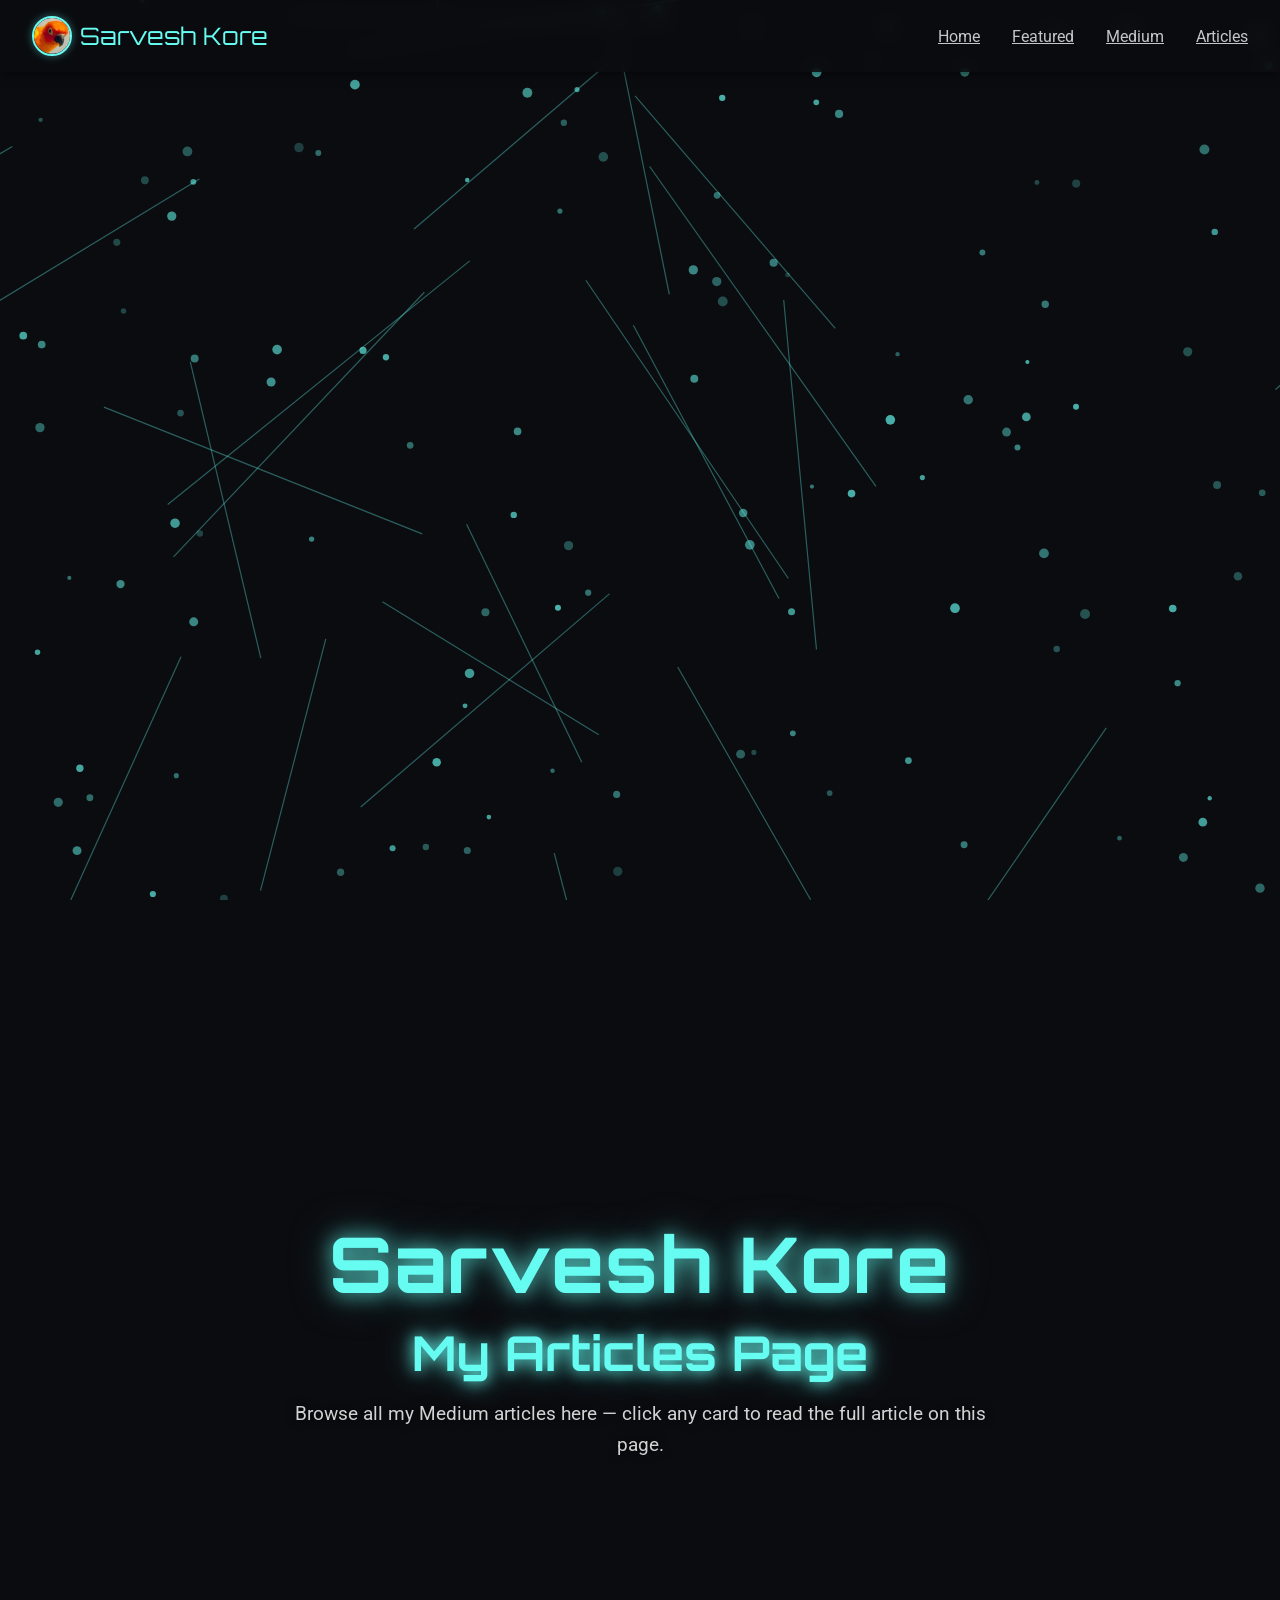
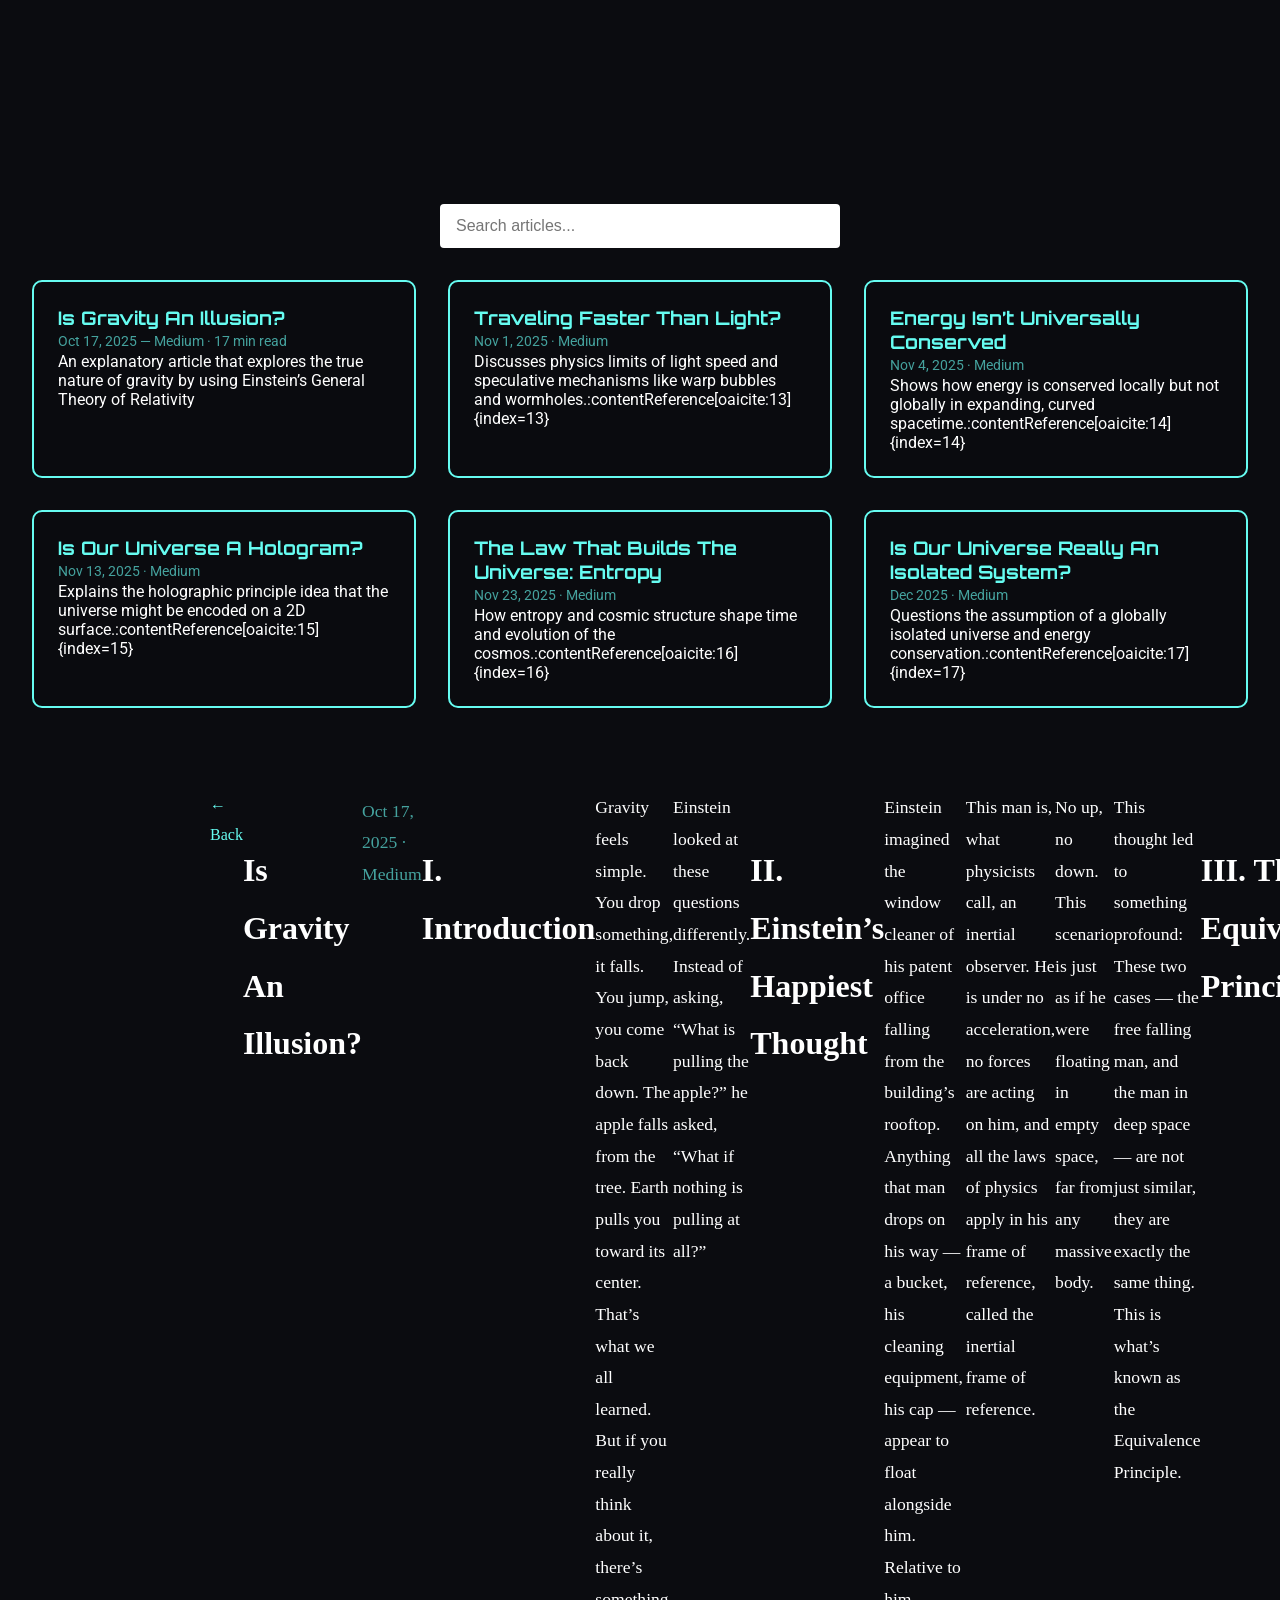
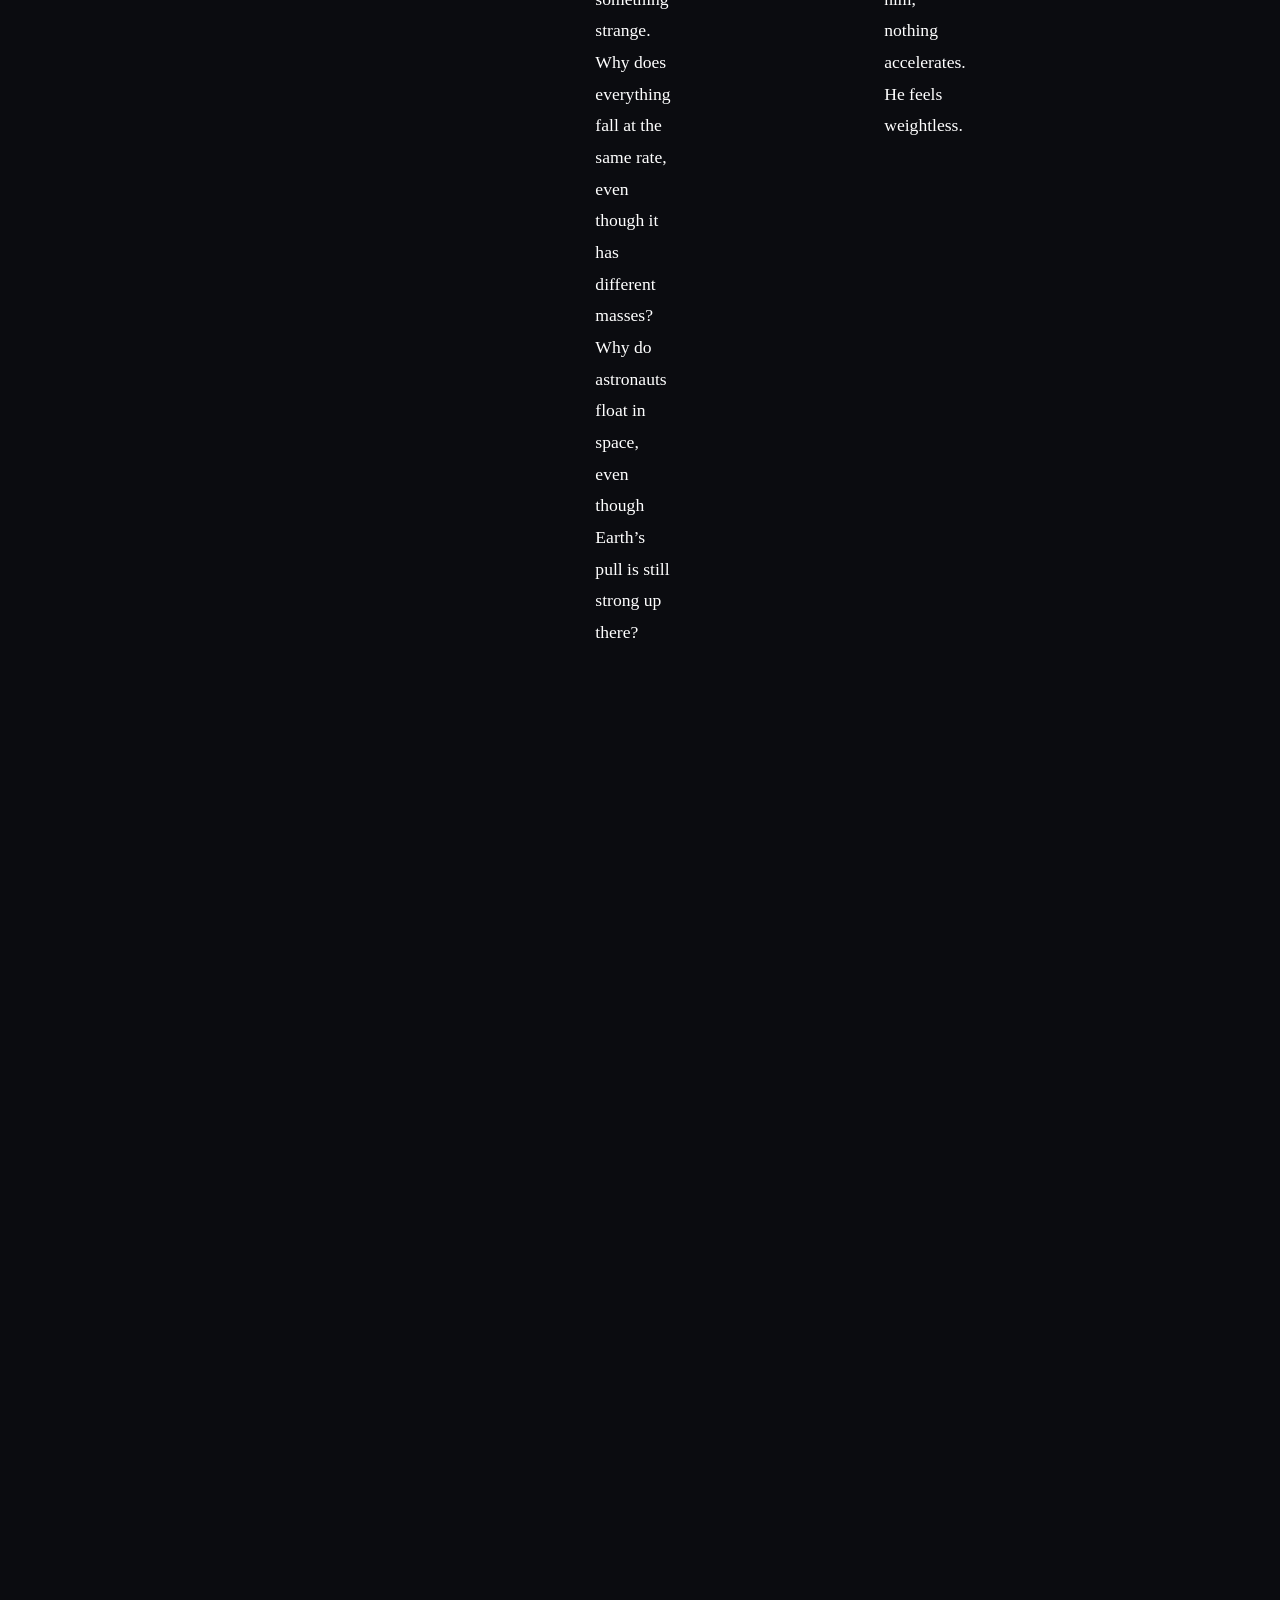
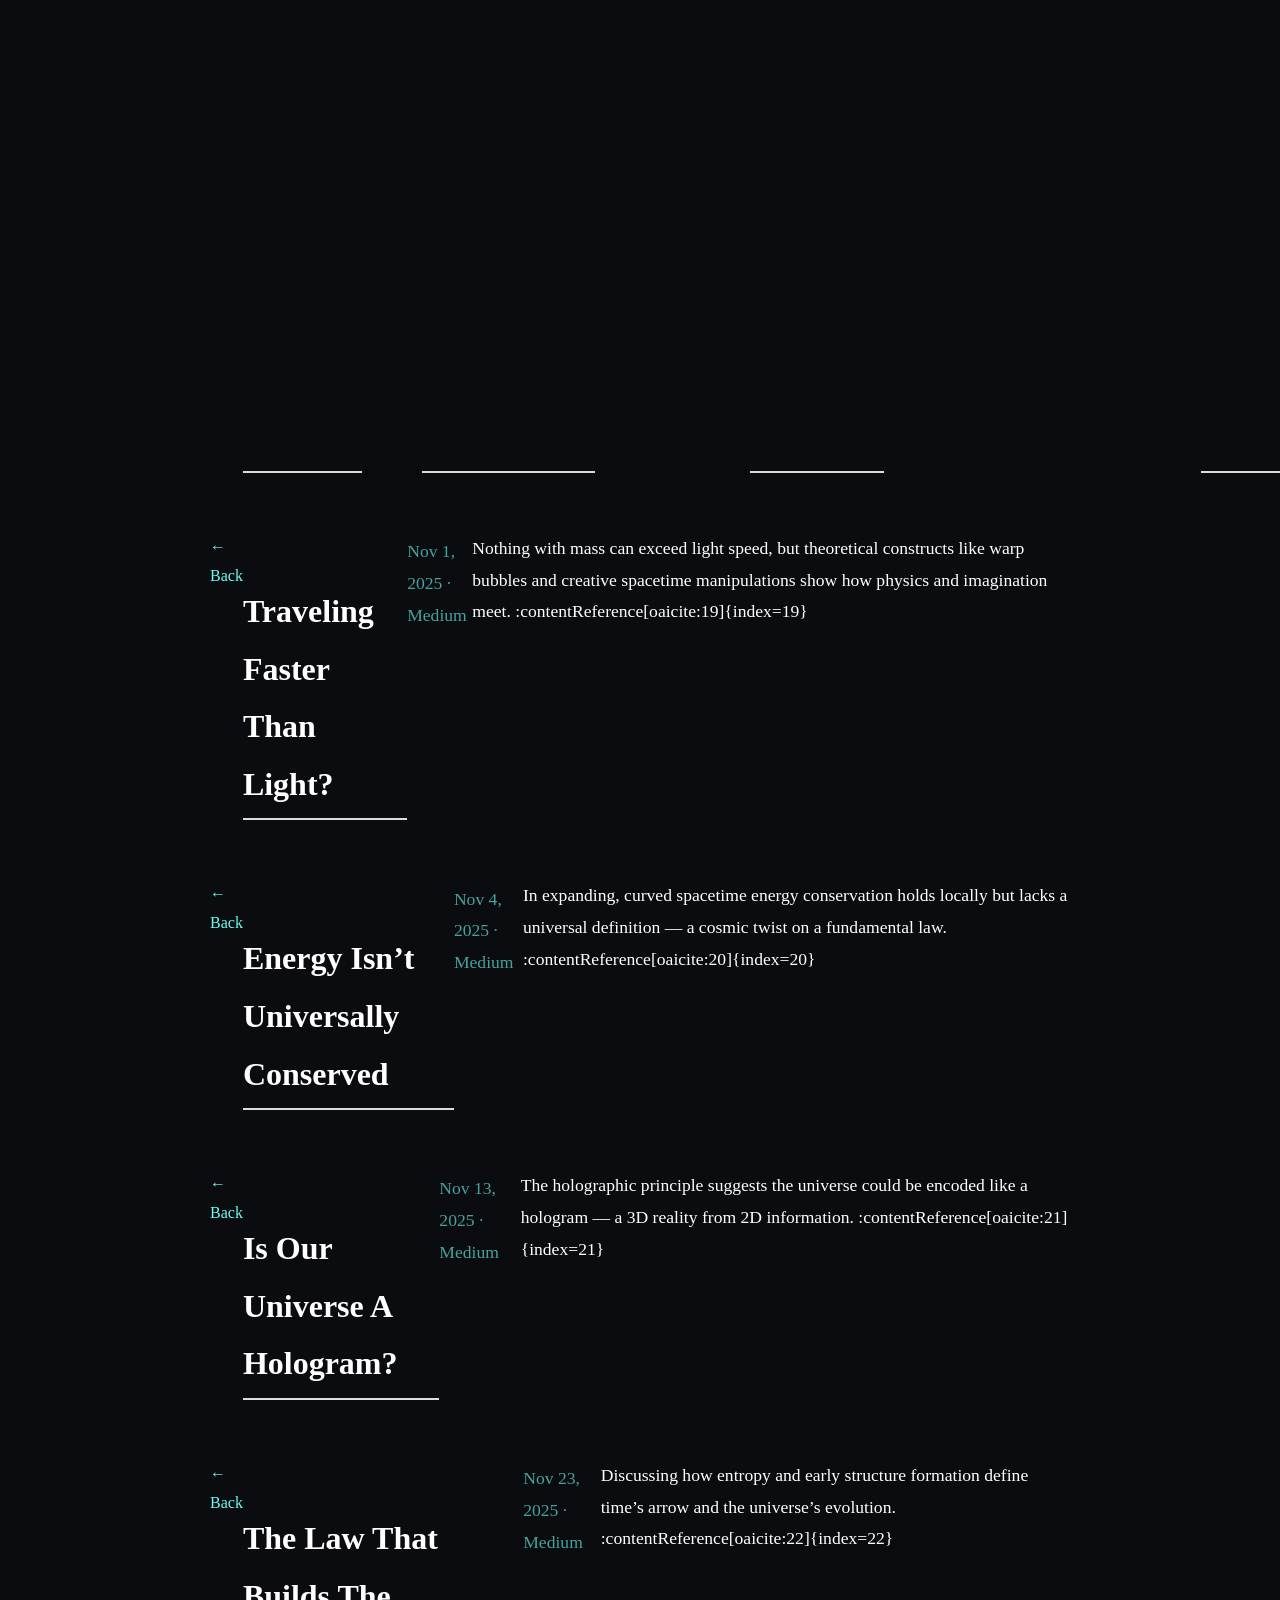
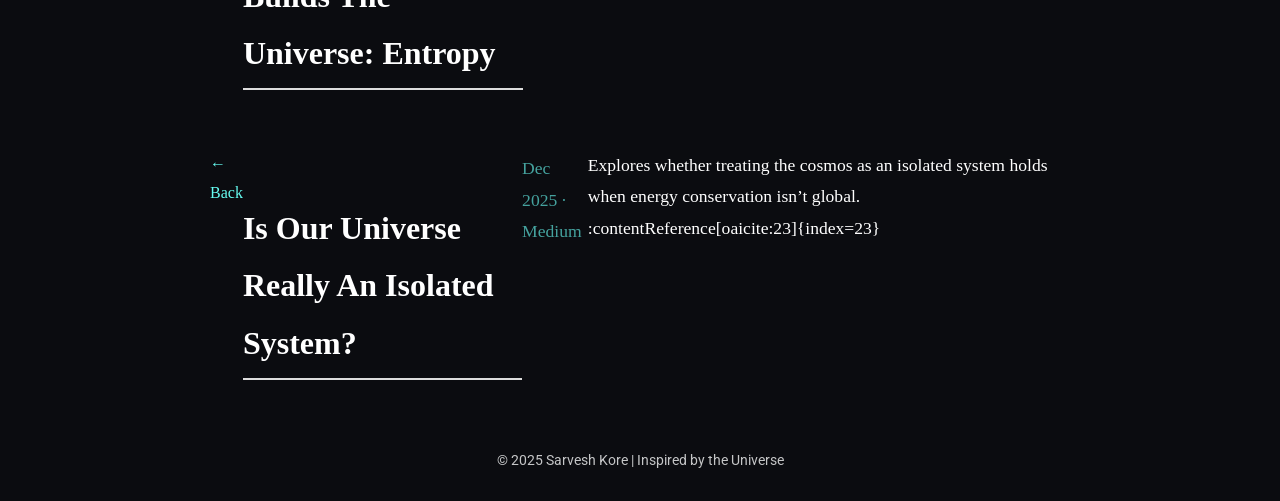
==== articles.html @ 4d37218f "Update articles.html" ====
<!DOCTYPE html>
<html lang="en">
<head>
  <meta charset="UTF-8">
  <meta name="viewport" content="width=device-width, initial-scale=1.0">
  <title>Sarvesh Kore | Articles</title>
  <link rel="icon" href="Sarvesh-pfp-nobg.png" type="image/png">
  <link href="https://fonts.googleapis.com/css2?family=Orbitron:wght@400;700&family=Roboto:wght@400;500&display=swap" rel="stylesheet">
  <link rel="stylesheet" href="style.css">
  <style>
    body {
      font-family: 'Roboto', sans-serif;
      background: #0b0c10;
      color: #fff;
      margin: 0;
      padding: 0;
    }
    
    /* Hero Section */
    #hero {
      position: relative;
      display: flex;
      flex-direction: column;
      justify-content: center;
      align-items: center;
      text-align: center;
      height: 100vh;
      padding: 2rem;
      z-index: 1;
      color: #fff;
      overflow: hidden;
    }

    .hero {
      min-height: 100vh;
      display: flex;
    }

    .hero-content {
      position: relative;
      z-index: 2;
      text-align: center;
      color: #ffffff;
      max-width: 800px;
      padding: 0 1rem;
      animation: fadeIn 2s ease-in-out forwards;
    }

    .hero-content h2 {
      font-family: 'Orbitron', sans-serif;
      font-size: 3rem;
      color: #66fcf1;
      margin-bottom: 1rem;
      text-shadow: 0 0 15px #66fcf1, 0 0 30px #45a29e;
    }
    .hero-content p {
      font-size: 1.2rem;
      margin-bottom: 2rem;
      line-height: 1.6;
      color: #d1d1d1;
      text-shadow: 0 0 10px #000;
    }
    .hero-name {
      font-family: 'Orbitron', sans-serif;
      font-size: clamp(3.5rem, 6vw, 5.5rem);
      color: #66fcf1;
      margin-bottom: 0.6rem;
      letter-spacing: 2px;
      text-shadow:
        0 0 20px rgba(102, 252, 241, 0.8),
        0 0 40px rgba(69, 162, 158, 0.6);
    }
    .hero-tagline {
      font-family: 'Orbitron', sans-serif;
      font-size: 1rem;
      color: #d1d1d1;
      margin-bottom: 0.5rem;
      /*text-shadow: 0 0 10px #000;*/
    }

    /* Search Bar */
    .search-container {
      text-align: center;
      margin-bottom: 2rem;
    }
    #search {
      padding: 0.8rem 1rem;
      width: 90%;
      max-width: 400px;
      border-radius: 4px;
      border: none;
      outline: none;
      font-size: 1rem;
    }

    /* Article cards */
    .article-grid { 
      display:grid; 
      grid-template-columns:repeat(auto-fit,minmax(300px,1fr)); 
      gap:2rem; 
      padding:0 2rem 4rem; 
      position:relative; 
      z-index:1; 
    }
    .article-card {
      background:rgba(11,12,16,0.85); 
      backdrop-filter:blur(8px);
      padding:1.5rem; 
      border-radius:10px; 
      cursor:pointer;
      border:2px solid #66fcf1; 
      transition:transform 0.2s, border-color 0.2s;
    }
    .article-card:hover { 
      transform:translateY(-5px); 
      border-color:#52d1c9; 
    }
    .article-card h3 { 
      margin:0; 
      font-family:'Orbitron',sans-serif; 
      color:#66fcf1;
    }
    .article-meta { 
      font-size:0.85rem; 
      color:#45a29e; 
      margin:0.2rem 0;
    }


    /* Overall container */
    .full-article {
        max-width: 900px; /* wider content */
        margin: 0 auto;
        padding: 20px;
        font-family: "Georgia", serif;
        line-height: 1.8; /* more space between lines */
        color: #ffffff; /* white text for dark background */
        display: flex
    }

    /* Article main title */
    .full-article h1 {
        font-size: 3rem; /* bigger than h2 */
        text-align: center;
        margin-bottom: 40px;
    }

    /* Section headings */
    .full-article h2 {
        font-size: 2rem; /* slightly smaller than title */
        margin-top: 50px;
        margin-bottom: 20px;
        border-bottom: 2px solid #ddd;
        padding-bottom: 5px;
    }

    /* Paragraphs */
    .full-article p {
        font-size: 1.1rem;
        margin-bottom: 20px;
    }

    /* Bibliography links */
    .full-article ul {
        margin-top: 10px;
        padding-left: 20px;
    }

    .full-article ul li {
        margin-bottom: 10px;
        font-size: 1rem;
    }

    /* Back button */
    .full-article .back-btn {
        display: inline-block;
        margin-bottom: 30px;
        font-size: 1rem;
        color: #66fcf1; /* blue/cyan for contrast */
        text-decoration: none;
    }

    .full-article .back-btn:hover {
        text-decoration: none;

    /* Canvas Background */
    #particlesBG {
      position: fixed;
      top: 0;
      left: 0;
      width: 100%;
      height: 100%;
      pointer-events: none;
      z-index: -2;
    }

    @media(max-width: 768px){
      .nav-links { display: none; flex-direction: column; gap: 1rem; background: rgba(11,12,16,0.95); position: absolute; top: 100%; right: 0; width: 200px; padding: 1rem; }
      .nav-links.active { display: flex; }
      .menu-toggle { display: flex; }
    }
  </style>
</head>
<body>

<!-- Body Background Canvas -->
<canvas id="particlesBG"></canvas>

<header>
  <nav>
    <div class="logo">
      <a href="#hero" class="nav-logo">
        <img src="Sarvesh-pfp-nobg.png" alt="Sarvesh Profile Picture" class="nav-pfp">
        <span>Sarvesh Kore</span>
      </a>
    </div>
    <div class="menu-toggle" id="menuToggle">
      <span></span>
      <span></span>
      <span></span>
    </div>
    <ul class="nav-links" id="navLinks">
      <li><a href="index.html#hero">Home</a></li>
      <li><a href="index.html#projects">Featured</a></li>
      <li><a href="#medium">Medium</a></li>
      <li><a href="#projects">Articles</a></li>
      </ul>
  </nav>
</header>

<!-- Hero Section -->
<section id="hero">
  <div class="hero-content">
    <h1 class="hero-name">Sarvesh Kore</h1>
    <h2 class="hero-tagline">My Articles Page</h2>
    <p>Browse all my Medium articles here — click any card to read the full article on this page.</p>
  </div>
</section>

<!-- Search -->
<div class="search-container">
  <input type="text" id="search" placeholder="Search articles...">
</div>

<!-- Article Grid -->
<div class="article-grid" id="articleGrid">
  <div class="article-card" data-id="article1">
    <h3>Is Gravity An Illusion?</h3>
    <p class="article-meta">Oct 17, 2025 — Medium · 17 min read</p>
    <p>An explanatory article that explores the true nature of gravity by using Einstein’s General Theory of Relativity</p>
  </div>

  <div class="article-card" data-id="article2">
    <h3>Traveling Faster Than Light?</h3>
    <p class="article-meta">Nov 1, 2025 · Medium</p>
    <p>Discusses physics limits of light speed and speculative mechanisms like warp bubbles and wormholes.:contentReference[oaicite:13]{index=13}</p>
  </div>

  <div class="article-card" data-id="article3">
    <h3>Energy Isn’t Universally Conserved</h3>
    <p class="article-meta">Nov 4, 2025 · Medium</p>
    <p>Shows how energy is conserved locally but not globally in expanding, curved spacetime.:contentReference[oaicite:14]{index=14}</p>
  </div>

  <div class="article-card" data-id="article4">
    <h3>Is Our Universe A Hologram?</h3>
    <p class="article-meta">Nov 13, 2025 · Medium</p>
    <p>Explains the holographic principle idea that the universe might be encoded on a 2D surface.:contentReference[oaicite:15]{index=15}</p>
  </div>

  <div class="article-card" data-id="article5">
    <h3>The Law That Builds The Universe: Entropy</h3>
    <p class="article-meta">Nov 23, 2025 · Medium</p>
    <p>How entropy and cosmic structure shape time and evolution of the cosmos.:contentReference[oaicite:16]{index=16}</p>
  </div>

  <div class="article-card" data-id="article6">
    <h3>Is Our Universe Really An Isolated System?</h3>
    <p class="article-meta">Dec 2025 · Medium</p>
    <p>Questions the assumption of a globally isolated universe and energy conservation.:contentReference[oaicite:17]{index=17}</p>
  </div>
</div>

<!-- Detailed views -->
<div class="full-article" id="article1">
  <a class="back-btn">← Back</a>
  <h2>Is Gravity An Illusion?</h2>
  <p class="article-meta">Oct 17, 2025 · Medium</p>
 
  <h2>I. Introduction</h2>
  <p>Gravity feels simple. You drop something, it falls. You jump, you come back down. The apple falls from the tree. Earth pulls you toward its center. That’s what we all learned. But if you really think about it, there’s something strange. Why does everything fall at the same rate, even though it has different masses? Why do astronauts float in space, even though Earth’s pull is still strong up there?</p>
  <p>Einstein looked at these questions differently. Instead of asking, “What is pulling the apple?” he asked, “What if nothing is pulling at all?”</p>
  
  <h2>II. Einstein’s Happiest Thought</h2>
  <p>Einstein imagined the window cleaner of his patent office falling from the building’s rooftop. Anything that man drops on his way — a bucket, his cleaning equipment, his cap — appear to float alongside him. Relative to him, nothing accelerates. He feels weightless.</p>
  <p>This man is, what physicists call, an inertial observer. He is under no acceleration, no forces are acting on him, and all the laws of physics apply in his frame of reference, called the inertial frame of reference.</p>
  <p>No up, no down. This scenario is just as if he were floating in empty space, far from any massive body.</p>
  <p>This thought led to something profound: These two cases — the free falling man, and the man in deep space — are not just similar, they are exactly the same thing. This is what’s known as the Equivalence Principle.</p>
  
  <h2>III. The Equivalence Principle</h2>
  <p>The principle is simple in words, but mind-blowing in meaning: the effects of gravity and acceleration are indistinguishable if you only consider the experience of the observer. In other words, if you’re inside a closed room and can’t see outside, you wouldn’t be able to tell whether the force you feel is because the room is standing still on Earth or because the room is being accelerated in deep space.</p>
  <p>Imagine a person inside a rocket far from any planet. The rocket starts accelerating upward at 9.8 m/s² — the same acceleration experienced due to gravity on Earth. The person inside feels pressed against the floor of the rocket, just as we feel on Earth. It seems as though a force is pulling them toward the floor, but an observer in an inertial frame of reference sees the rocket accelerating toward the person. The “gravity” inside the rocket is therefore caused by the acceleration of the rocket, not by a mysterious force.</p>
  <p>Now, consider the falling person from a rooftop. They feel weightless, as if there is no gravity at all, even though they are within Earth’s gravitational field. To them, it is exactly like floating in empty space. This demonstrates that experiencing weight or weightlessness depends not solely on gravity, but on whether one is following a natural path through spacetime or being forced off it by something, like the ground or a rocket floor.</p>
  <p>Whether you feel under the influence of gravity depends on your frame of reference. The astronaut in the rocket experiences a force toward the floor, while an external inertial observer sees the rocket accelerating toward the astronaut. Similarly, standing on Earth, we appear at rest relative to our surroundings, but we are not in an inertial frame, because, in simple terms, you are not weightless. To determine acceleration, we must compare ourselves with an inertial observer, such as a free-falling person. From this perspective, someone standing on Earth is accelerating upward at 9.8 m/s² relative to the free-falling observer.</p>
  <p>You might think, “I’m not accelerating!” — but acceleration is always measured relative to something. If you compare yourself only to things around you, they seem stationary, but that’s because your whole local frame is accelerating together. To know your true acceleration, you need to compare it to an inertial observer, someone who is not accelerating. Only then can you see that you are actually accelerating.</p>
  <p>Einstein realized this equivalence between acceleration and gravity was the key to understanding the universe in a completely new way. Instead of thinking of gravity as a force that pulls objects, he thought about it as the curvature of spacetime itself. Objects aren’t being pulled; they are moving along the straightest paths possible in curved spacetime, called geodesics.</p>
  <p>So, the Equivalence Principle tells us something amazing: your experience of “gravity” is actually about your frame of reference — whether you are accelerating or moving naturally through spacetime. And this insight completely changed the way scientists look at the universe, laying the groundwork for Einstein’s general theory of relativity.</p>
  
  <h2>IV. The Rocket And The Planet</h2>
  <p>Now, let’s take the Equivalence Principle a step further with a different thought experiment — a rocket flying through space near a planet. Imagine an astronaut inside this rocket, and a planet far away. The rocket moves at a constant velocity, smooth and steady, so our astronaut feels weightless. Nothing is pushing or pulling on them — they’re floating freely.</p>
  <p>From the perspective of someone far away, though, the story looks a little different. As the rocket drifts closer to a massive planet, its path appears to curve toward the planet. To the distant observer, it’s almost like the planet is “pulling” the rocket in. But inside the rocket, the astronaut doesn’t notice anything unusual. They keep floating, perfectly weightless, as if nothing has changed.</p>
  <p>As the rocket keeps approaching the planet, it keeps accelerating. With respect to an outside observer. But the astronaut still feels weightless, as if he’s moving with constant velocity in a straight line.</p>
  <p>Einstein’s idea is simple but powerful: the rocket’s curved path near a planet isn’t because a force is pulling it. It’s because spacetime itself is curved by the planet’s mass. The astronaut inside is actually moving in a straight line along a natural path in curved spacetime, called a geodesic. To an outside observer, the path looks curved, but for the astronaut, it’s straight.</p>
  <p>A good way to imagine this is the rubber sheet analogy: roll a marble across a stretched sheet with a heavy ball in the middle. The marble curves around the ball, not because it’s being pulled, but because the sheet is warped. In real life, spacetime is like that sheet, and the planet’s mass bends it. Unlike this analogy, there’s no actual downward pull. Objects don’t fall because they are “pulled” — they just follow the natural paths in curved spacetime. Mass bends spacetime, and objects move along these curves, called geodesics, which are the straightest possible paths in that curved space. So objects appear to move toward heavier masses, not because of a force, but because they are following the curved spacetime created by that mass.</p>
  <p>Standing still on Earth isn’t being at rest in an absolute sense; it’s being pushed upward along a curve. That’s why the floor pushes on your feet — it’s forcing you off your natural, free-fall trajectory.</p>
  <p>This shows that gravity isn’t a force pulling things together. It’s the shape of spacetime guiding how objects move. The astronaut feels like they’re moving straight, while someone far away sees a curved path. Gravity, in Einstein’s view, is geometry in action, not a mysterious invisible pull.</p>
  
  <h2>V. Straight Lines on Curved Surfaces (Geodesics)</h2>
  <p>Alright, now let’s get into something called geodesics, which might sound like a fancy math word, but it’s actually pretty simple — and super important for understanding gravity. A geodesic is basically the straightest path you can take in a curved space. Sounds weird? Let me explain.</p>
  <p>Think about the Earth. It’s round, right? Now imagine two people standing on the equator, 100 km apart. They both start walking straight north toward the North Pole. If they keep walking “straight” according to the Earth’s surface, they eventually meet at the Pole. To them, they’re walking straight lines, but if you looked at a flat map, it might seem like they’re curving toward each other.</p>
  <p>This is exactly how objects move in curved spacetime. Objects like rockets, planets, or even light beams are moving along geodesics — straight paths — but because spacetime is curved by massive objects like planets or stars, their paths appear curved to outside observers.</p>
  <p>Another way to think about it is like flying in an airplane. Pilots don’t actually fly in perfectly straight lines over the globe. They follow what’s called a great-circle route, which is the shortest distance between two points on a sphere. To us looking from above, the path looks curved, but for the plane, it’s the most direct route — a straight line in curved space.</p>
  <p>So, when astronauts orbit the Earth, they aren’t really “falling” in the way we usually think. They are following geodesics in spacetime. The Earth’s mass curves spacetime around it, and the astronauts move along these curved paths naturally. To them, it feels like they’re floating in a straight line, weightless, even though from the Earth it looks like they’re circling the planet.</p>
  <p>In short, geodesics show us that what we call “gravity” is really about how spacetime is shaped and how objects naturally move in that shape. It’s not a force pulling us down — it’s the geometry of the universe guiding the path of everything in it.</p>

  <h2>VI. Astronauts and Weightlessness</h2>
  <p>Let’s dive into one of the coolest ways to understand Einstein’s ideas: astronauts floating in space. When we see astronauts inside the International Space Station doing flips and floating pens around them, it looks like they’re defying gravity. But what’s really going on?</p>
  <p>Here’s the surprising part: they aren’t feeling any force pulling them down. Yes, Earth is nearby and its mass curves spacetime, but the astronauts don’t experience a “pull.” In Einstein’s view, gravity isn’t a force at all — it’s the effect of curved spacetime guiding the paths of objects. The astronauts are moving along these natural, straight paths called geodesics.</p>
  <p>The ISS is moving sideways fast enough that, even though it’s falling toward Earth, it keeps missing it — orbiting around it instead of crashing. Everything inside — the walls, the floor, and the astronauts themselves — is falling together at the same rate. This is why they feel weightless. Nothing is pushing or pulling on them in their frame of reference.</p>
  <p>From the perspective of someone on Earth, it looks like the astronauts are orbiting and “falling” around the planet. But for the astronauts, they are simply following the straightest path possible through curved spacetime. They’re not resisting a force; they’re just moving naturally, guided by the shape of spacetime.</p>
  <p>So, weightlessness isn’t about escaping gravity. It’s about moving along a geodesic in curved spacetime, where the illusion of gravity disappears. The astronauts’ experience proves Einstein right: what we feel as gravity is not a force, but a natural consequence of spacetime’s geometry.</p>

  <h2>VII. The Rubber Sheet Analogy — A Misconception</h2>
  <p>You’ve probably seen that classic picture of a heavy ball placed on a stretched rubber sheet, with smaller balls rolling toward it. It’s a neat image, right? That’s how most people first try to imagine gravity in Einstein’s theory: mass bends spacetime like a ball bending a sheet, and other objects “fall” toward the heavy mass. Simple enough — but here’s the catch: this analogy can actually be misleading.</p>
  <p>First, think about it: in the rubber sheet, the smaller balls roll toward the heavy one because of gravity — the force pulling them down onto the sheet. But wait a minute — in Einstein’s universe, gravity isn’t a force at all. The motion of planets, rockets, or astronauts is not caused by a pull; it’s caused by the shape of spacetime.</p>
  <p>Second, the rubber sheet is two-dimensional, but real spacetime is four-dimensional — three dimensions of space plus one of time. You can’t really visualize that with a flat sheet stretched in your room. Objects in real spacetime aren’t moving on a surface; they’re moving along paths in a four-dimensional geometry. Thinking about a stretched sheet can make you imagine “falling down,” but in reality, there is no “down” — there’s just following a geodesic in curved spacetime.</p>
  <p>Finally, the sheet analogy can trick your intuition. You might think mass “dents” spacetime and pulls objects into the dent. But in General Relativity, there’s no dent and no pull. Objects are just moving straight in spacetime, and the curvature makes it look like a curved path from another perspective. The “pull” is only an illusion we experience because we’re standing on the Earth and not following a geodesic ourselves, and so we are not an inertial observer. So we can’t exactly say that things are accelerating towards a heavier mass, because it’s not in your frame of reference. Things in your frame of reference appear stationary, but if it’s not, then it appears to accelerate. So it’s like this: you are accelerating, while those things are in uniform motion, so they appear to be accelerating. Weird right? Why are we accelerating? I’ll come to that question in the next section.</p>
  <p>As John Wheeler once put it: “Matter tells spacetime how to curve, and spacetime tells matter how to move.”</p>
  <p>So, while the rubber sheet is a fun way to introduce the idea, it fails to explain the real beauty of Einstein’s theory. The true story isn’t about balls rolling into dents because of a force — it’s about the geometry of spacetime itself guiding objects naturally along paths. Once you understand that, you start to see why gravity feels so strange: to move without feeling it, you just have to follow a straight path in a curved universe.</p>

  <h2>VIII. Acceleration vs Rest</h2>
  <p>Now let’s tackle something that seems super weird at first: standing still on Earth is actually like accelerating. Sounds crazy, right? We usually think of acceleration as speeding up in a car or a rocket, and standing still is like… well, just standing still. But in Einstein’s world, things are different.</p>
  <p>Think about it this way: an astronaut in a rocket far from any planet, drifting in space, is following a straight-line path in spacetime. Nothing is pushing or pulling on them, and they feel weightless. That’s what moving along a geodesic looks like.</p>
  <p>Now if the rocket starts accelerating at 9.8 m/s², it will be the rocket that’s accelerating into the astronaut, not the other way around. This is what an inertial observer will experience, like the astronaut. Though the astronaut will feel as if he’s falling towards the floor of the rocket, in reality, the rocket is accelerating upwards and would hit him.</p>
  <p>Now, imagine you’re under free fall, which appears as if you’re accelerating towards the ground at 9.8 m/s². But if you’re under free fall, you will be called an inertial observer, which means you are not accelerating, and anything you see changing its position with respect to you is accelerating. So it would mean that it’s actually the ground and things on that which are accelerating towards you, including any person standing still on the surface. In short, if an object appears stationary (with respect to you, as it’s in your frame of reference), it’s actually accelerating along with you. If an object is in free fall (appears to accelerate towards the surface of the earth), it’s actually at rest because in that case it’s following a geodesic, and is in an inertial frame of reference.</p>
  <p>So, because the ground is pushing up on you, you are technically accelerating upward, even though it feels like you’re at rest. The floor is creating a deviation from your natural straight path, and that’s exactly why you feel your weight. The reaction force from the ground is what gives you that sense of gravity. So, in General Relativity, standing still on Earth isn’t rest — it’s a kind of constant upward acceleration.</p>
  <p>Now, you might ask: “Wait, if everything on Earth is accelerating upward, shouldn’t the whole planet be expanding or flying apart?” That’s where the geodesic equation comes in. In curved spacetime, an object only “accelerates” when something prevents it from following a straight path. The Earth itself is made of matter that is already following its own natural geodesics. The geodesic equation shows that all of Earth’s parts move in a way consistent with spacetime curvature, so the internal forces between atoms and molecules keep the planet stable. In other words, the Earth isn’t expanding because the “acceleration” we feel is relative — it’s our body reacting to the floor preventing our free fall, not some universal push on the entire planet. Also, the geodesic equation says that even though you’re accelerating, it’s possible for you not to change your spatial coordinates. Mathematically, we can describe this using the geodesic equation:</p>
  <p>Here’s the surprising part: this equation can show a nonzero “acceleration” term even when an object’s spatial position (its 𝑟, or radius) doesn’t actually change. In other words, the math says you’re accelerating, but from your perspective, you’re just sitting still, following the straightest possible path in space-time.</p>
  <p>This flips our normal intuition on its head. On Earth, you think you’re not moving, but really, your body is accelerating upward through spacetime at about 9.8 m/s² — the same rate a free-falling object would “naturally” accelerate toward the ground if nothing stopped it. Meanwhile, someone in free fall doesn’t feel any force at all, even though their velocity relative to Earth is changing. They are actually an inertial observer, moving along a geodesic perfectly aligned with curved spacetime. So an inertial observer sees you accelerating upwards at 9.8 m/s², and so you are (remember that all laws of physics apply in the inertial frame of reference).</p>
  <p>So, the big idea is this: rest and acceleration aren’t what we usually think they are. Feeling weight isn’t about standing still — it’s about being prevented from moving along a straight line in spacetime. Gravity, then, isn’t a force; it’s the way spacetime guides everything, and the “force” you feel is just the floor (or the rocket) keeping you from following your natural path.</p>

  <h2>IX. Why All Objects Fall at the Same Rate</h2>
  <p>Now let’s tackle one of the strangest things you probably learnt in school: all objects fall at the same rate, no matter how heavy or light they are. Drop a feather and a hammer on Earth — okay, air resistance makes the feather slow down, but in a vacuum, they hit at the same time. Why does that happen?</p>
  <p>In Newtonian physics, we usually explain it with two equations: the gravitational force equation (F=GMm/R²) and Newton’s second law (F=ma). If you solve for acceleration (a=F/m), the mass of the falling object cancels out (a=GM/R²). That’s why a heavy ball and a light ball accelerate equally — simple math. But this leaves a deeper mystery: why does the gravitational mass in the equation for gravitational force equal the inertial mass in Newton’s second law?</p>
  <p>Einstein noticed something amazing: this equality isn’t just a coincidence — it hints that gravity isn’t a force at all. Think about it: if all objects fall at the same rate regardless of their mass, maybe there isn’t really a “pull” happening. Instead, objects are just following the straightest possible paths in curved spacetime. Their acceleration only appears when something stops them from following that natural path, like the floor pushing up when you stand still.</p>
  <p>So in General Relativity, the reason all objects fall together isn’t because a mysterious force acts equally on them — it’s because they are all following geodesics, straight-line paths shaped by the curvature of spacetime. A feather, a hammer, or even a spaceship all move along these paths naturally. The only reason we notice “acceleration” is if something interferes with the geodesic, like the ground or a rocket floor.</p>
  <p>This is super counterintuitive. For centuries, we thought heavier objects fell faster because “gravity pulls harder.” Then we thought all objects move at the same rate because their acceleration doesn’t depend on the object’s mass. But Einstein showed us the truth: falling is just free motion in curved spacetime, and all objects obey the same rules. Weight, mass, or size doesn’t change the path — spacetime does.</p>

  <h2>X. The Proof</h2>
  <p>Alright, now comes the part that makes Einstein’s ideas really stick: proof that gravity is an illusion and spacetime really curves. This is where theory meets observation — and it’s kind of amazing.</p>
  <p>Einstein predicted something wild: if a massive object like the Sun bends spacetime, then light passing near it should also bend. Remember, light always travels along geodesics — the straightest path in spacetime. But if spacetime is curved, then the “straight path” for light isn’t straight in our usual sense; it looks curved to an outside observer. In other words, starlight passing near the Sun should appear slightly shifted from its normal position.</p>
  <p>This was tested during the famous 1919 solar eclipse. Normally, the Sun’s bright light would make it impossible to see stars near it. But during the eclipse, the Sun was blocked, and astronomers could see stars very close to its edge. They measured the positions of these stars and compared them to where they should be if space were flat. Lo and behold, the stars appeared shifted exactly as Einstein predicted. Light had curved around the Sun because spacetime itself was curved!</p>
  <p>This observation was groundbreaking. It wasn’t just a tiny experiment — it was proof that Newton’s idea of gravity as a force pulling objects was incomplete. Instead, spacetime guides everything, and the “force” of gravity is really just a reaction we feel when something prevents us from following a natural path.</p>
  <p>Later experiments confirmed this again and again: orbiting satellites, the bending of light by distant galaxies, and even the way GPS satellites need relativistic corrections to work properly. Every time, the results matched Einstein’s predictions, proving that general relativity isn’t just math — it’s how the universe actually works.</p>
  <p>So next time someone asks why astronauts float, or why planets move the way they do, you can say confidently: gravity isn’t pulling them. They’re just following the natural straight paths in a curved universe, exactly as Einstein predicted — and the proof is all around us, from starlight to satellites.</p>

  <h2>XI. Conclusion</h2>
  <p>So, after all this, what can we really say about gravity? Well, it turns out that everything we thought we knew about gravity as a force is actually just an illusion. What we feel as weight, what we see as objects falling, even the orbit of planets — it’s all spacetime doing its thing. Massive objects curve the universe around them, and everything naturally follows the paths dictated by that curvature.</p>
  <p>Standing on Earth, we feel a push from the ground, and we call it gravity. Astronauts floating in orbit feel weightless, yet Earth’s mass is still shaping their path through spacetime. A rocket accelerating in deep space creates the same sensation we feel as weight on the planet’s surface. It’s all about frames of reference, geodesics, and curved spacetime — the invisible stage where the universe plays its grandest performance.</p>
  <p>Einstein’s genius was in realizing that free fall is actually like being at rest, and what we experience as gravity is really just the universe guiding us along these natural paths. It’s counterintuitive, mind-bending, and totally amazing. Suddenly, the universe isn’t a bunch of invisible forces tugging on objects — it’s a beautifully shaped stage where objects move along the paths spacetime gives them.</p>
  <p>In the end, this changes the way we think about the universe. Gravity isn’t something that acts on us; it’s a property of the way spacetime interacts with matter. Every time you jump, every time a satellite orbits, every time light bends around a star, you’re seeing Einstein’s universe in action. And if that doesn’t make you look at the world — and the cosmos — a little differently, I don’t know what will.</p>
  <p>So next time someone says “gravity pulls us down,” you can smile and think: nope, we’re just following the natural curves of spacetime — and that, my friends, is the real magic of Einstein’s universe.</p>

  <h2>XII. Bibliography</h2>
  <ul>
    <li><a href="https://en.wikipedia.org/wiki/General_relativity" target="_blank">General Relativity — Wikipedia</a>: Overview of Einstein’s theory, spacetime curvature, and how gravity emerges from geometry.</li>
    <li><a href="https://en.wikipedia.org/wiki/Equivalence_principle" target="_blank">Equivalence Principle — Wikipedia</a>: Explains why gravitational mass equals inertial mass, and how floating in deep space is the same as accelerated motion.</li>
    <li><a href="https://en.wikipedia.org/wiki/Geodesics_in_general_relativity" target="_blank">Geodesics in General Relativity — Wikipedia</a>: How objects move on the straightest paths possible in curved spacetime.</li>
    <li><a href="https://en.wikipedia.org/wiki/Geodesic" target="_blank">Geodesic — Wikipedia</a>: Mathematical and physical meaning of geodesics, beyond just relativity.</li>
    <li><a href="https://en.wikipedia.org/wiki/Mathematics_of_general_relativity" target="_blank">Mathematics of General Relativity — Wikipedia</a>: More formal and detailed treatment of the equations used in GR.</li>
    <li><a href="https://www.youtube.com/watch?v=zVIS_01GttQ" target="_blank">General Relativity! Einstein’s Equivalence Principle — YouTube</a>: Visual introduction to the equivalence principle and its meaning.</li>
    <li><a href="https://www.youtube.com/watch?v=XRr1kaXKBsU&vl=en" target="_blank">What everyone gets wrong about gravity — Veritasium (YouTube)</a>: Best available explanation on this topic on YouTube so far.</li>
  </ul>
  
  <p>Authored by: Sarvesh Kore, Grade 9B, Dunes International School, Abu Dhabi (2025)</p>
</div>


<div class="full-article" id="article2">
  <a class="back-btn">← Back</a>
  <h2>Traveling Faster Than Light?</h2>
  <p class="article-meta">Nov 1, 2025 · Medium</p>
  <p>Nothing with mass can exceed light speed, but theoretical constructs like warp bubbles and creative spacetime manipulations show how physics and imagination meet. :contentReference[oaicite:19]{index=19}</p>
</div>

<div class="full-article" id="article3">
  <a class="back-btn">← Back</a>
  <h2>Energy Isn’t Universally Conserved</h2>
  <p class="article-meta">Nov 4, 2025 · Medium</p>
  <p>In expanding, curved spacetime energy conservation holds locally but lacks a universal definition — a cosmic twist on a fundamental law. :contentReference[oaicite:20]{index=20}</p>
</div>

<div class="full-article" id="article4">
  <a class="back-btn">← Back</a>
  <h2>Is Our Universe A Hologram?</h2>
  <p class="article-meta">Nov 13, 2025 · Medium</p>
  <p>The holographic principle suggests the universe could be encoded like a hologram — a 3D reality from 2D information. :contentReference[oaicite:21]{index=21}</p>
</div>

<div class="full-article" id="article5">
  <a class="back-btn">← Back</a>
  <h2>The Law That Builds The Universe: Entropy</h2>
  <p class="article-meta">Nov 23, 2025 · Medium</p>
  <p>Discussing how entropy and early structure formation define time’s arrow and the universe’s evolution. :contentReference[oaicite:22]{index=22}</p>
</div>

<div class="full-article" id="article6">
  <a class="back-btn">← Back</a>
  <h2>Is Our Universe Really An Isolated System?</h2>
  <p class="article-meta">Dec 2025 · Medium</p>
  <p>Explores whether treating the cosmos as an isolated system holds when energy conservation isn’t global. :contentReference[oaicite:23]{index=23}</p>
</div>

<footer>
  <p>&copy; 2025 Sarvesh Kore | Inspired by the Universe</p>
</footer>

<script>
  // ===== Mobile Nav Toggle =====
  const menuToggle = document.getElementById('menuToggle');
  const navLinks = document.getElementById('navLinks');
  menuToggle.addEventListener('click', () => navLinks.classList.toggle('active'));
  document.querySelectorAll('.nav-links a').forEach(link => 
    link.addEventListener('click', () => navLinks.classList.remove('active'))
  );

  // ===== Scroll to top on reload =====
  window.onbeforeunload = () => window.scrollTo(0,0);

  // Search filter + show/hide articles
  const searchInput = document.getElementById('search');
  const articleGrid = document.getElementById('articleGrid');
  const cards = document.querySelectorAll('.article-card');
  const fullArticles = document.querySelectorAll('.full-article');

  searchInput.addEventListener('input', () => {
    const q = searchInput.value.toLowerCase();
    cards.forEach(card => {
      card.style.display = card.textContent.toLowerCase().includes(q) ? 'block' : 'none';
    });
  });

  cards.forEach(card => {
    card.addEventListener('click', () => {
      const id = card.getAttribute('data-id');
      articleGrid.style.display = 'none';
      document.querySelector('.search-container').style.display = 'none';
      document.getElementById(id).style.display = 'block';
    });
  });

  fullArticles.forEach(article => {
    article.querySelector('.back-btn').addEventListener('click', () => {
      article.style.display = 'none';
      articleGrid.style.display = 'grid';
      document.querySelector('.search-container').style.display = 'block';
    });
  });

  /* ---------------- BODY: Lines + Particles ---------------- */
  const bodyCanvas = document.getElementById('particlesBG');
  const bctx = bodyCanvas.getContext('2d');

  function resizeBody() {
    bodyCanvas.width = window.innerWidth;
    bodyCanvas.height = window.innerHeight;
  }
  window.addEventListener('resize', resizeBody);
  resizeBody();

  // Particles
  let particles = [];
  const numParticles = 120;
  for (let i = 0; i < numParticles; i++) {
    particles.push({
      x: Math.random() * bodyCanvas.width,
      y: Math.random() * bodyCanvas.height,
      size: 2 + Math.random() * 3,
      speedX: (Math.random() - 0.5) * 0.2,
      speedY: (Math.random() - 0.5) * 0.2,
      alpha: 0.2 + Math.random() * 0.5
    });
  }

  // Moving lines
  let gridLines = [];
  const numLines = 25;
  for (let i = 0; i < numLines; i++) {
    gridLines.push({
      x: Math.random() * bodyCanvas.width,
      y: Math.random() * bodyCanvas.height,
      angle: Math.random() * Math.PI * 2,
      speed: 0.2 + Math.random() * 0.3,
      length: 250 + Math.random() * 150
    });
  }

  function drawBody() {
    bctx.clearRect(0, 0, bodyCanvas.width, bodyCanvas.height);

    // Particles
    particles.forEach(p => {
      bctx.fillStyle = `rgba(102,252,241,${p.alpha})`;
      bctx.beginPath();
      bctx.arc(p.x, p.y, p.size, 0, Math.PI * 2);
      bctx.fill();
      p.x += p.speedX;
      p.y += p.speedY;
      if (p.x > bodyCanvas.width) p.x = 0;
      if (p.x < 0) p.x = bodyCanvas.width;
      if (p.y > bodyCanvas.height) p.y = 0;
      if (p.y < 0) p.y = bodyCanvas.height;
    });

    // Lines
    gridLines.forEach(line => {
      const x1 = line.x;
      const y1 = line.y;
      const x2 = x1 + line.length * Math.cos(line.angle);
      const y2 = y1 + line.length * Math.sin(line.angle);
      bctx.beginPath();
      bctx.moveTo(x1, y1);
      bctx.lineTo(x2, y2);
      bctx.strokeStyle = 'rgba(102,252,241,0.35)';
      bctx.lineWidth = 1.2;
      bctx.stroke();
      line.x += Math.cos(line.angle) * line.speed;
      line.y += Math.sin(line.angle) * line.speed;
      if (line.x > bodyCanvas.width) line.x = 0;
      if (line.x < 0) line.x = bodyCanvas.width;
      if (line.y > bodyCanvas.height) line.y = 0;
      if (line.y < 0) line.y = bodyCanvas.height;
    });
  }

  function animate() {
    drawBody();
    requestAnimationFrame(animate);
  }
  animate();
</script>

</body>
</html>
---- style.css ----
/* ---------------- Base Styles ---------------- */
* { margin: 0; padding: 0; box-sizing: border-box; }
body {
  font-family: 'Roboto', sans-serif;
  color: #c5c6c7;
  overflow-x: hidden;
  background: #0b0c10;
  scroll-behavior: smooth;
}
html {
  scroll-padding-top: 90px; /* height of your navbar */
}
.menu-toggle {
  display: none; /* desktop only */
  flex-direction: column;
  justify-content: space-between;
  width: 26px;
  height: 18px;
  cursor: pointer;
}

.menu-toggle span {
  display: block;
  height: 3px;
  width: 100%;
  background: #66fcf1;
  border-radius: 2px;
}

/* ---------------- Navigation ---------------- */
header {
  position: fixed;
  width: 100%;
  top: 0;
  background: rgba(11,12,16,0.85);
  backdrop-filter: blur(8px);
  z-index: 100;
  padding: 1rem 2rem;
  box-shadow: 0 2px 10px rgba(0,0,0,0.5);
}
header nav { display: flex; justify-content: space-between; align-items: center; }
header h1 { font-family: 'Orbitron', sans-serif; color: #66fcf1; letter-spacing: 1px; }
header ul { list-style: none; display: flex; gap: 2rem; }
header ul a {
  color: #c5c6c7;
  transition: 0.3s;
  position: relative;
}
header ul a::after {
  content: '';
  position: absolute;
  bottom: -3px;
  left: 0;
  width: 0%;
  height: 2px;
  background: #66fcf1;
  transition: 0.3s;
}
header ul a:hover::after { width: 100%; }
header ul a:hover { color: #66fcf1; }
.profile-pic {
  width: 180px;           /* adjust size as needed */
  height: 180px;
  border-radius: 50%;     /* circular profile */
  display: block;
  margin: 1rem auto 2rem auto; /* center and space */
  border: 3px solid #66fcf1;   /* optional highlight */
  box-shadow: 0 0 15px rgba(102,252,241,0.4); /* subtle glow */
}

header nav {
  display: flex;
  justify-content: space-between; /* nav links stay on right */
  align-items: center;
  gap: 2rem;
}

header nav .logo {
  display: flex;
  align-items: center;
  gap: 0.5rem; /* space between pic and name */
}

header nav .logo span {
  font-family: 'Orbitron', sans-serif;
  color: #66fcf1;
  font-size: 1.5rem;
  white-space: nowrap; /* keeps text on same line as pic */
}

.nav-pfp {
  width: 40px;
  height: 40px;
  border-radius: 50%;
  border: 2px solid #66fcf1;
  box-shadow: 0 0 8px rgba(102,252,241,0.4);
  object-fit: cover;
}

.nav-logo {
  display: flex;
  align-items: center;
  gap: 0.5rem;
  color: #66fcf1;
  text-decoration: none; /* remove underline */
  transition: color 0.3s ease, transform 0.3s ease;
}

.nav-logo:hover {
  color: #ffffff;   /* subtle color change */
  transform: scale(1.05); /* slight scale for effect */
}

.nav-logo img.nav-pfp {
  width: 40px;
  height: 40px;
  border-radius: 50%;
  object-fit: cover;
}

/* ---------------- Hero Section ---------------- */
#hero {
  position: relative;
  height: 100vh;
  display: flex;
  justify-content: center;
  align-items: center;
  text-align: center;
  overflow: hidden;
}

#starfield {
  position: absolute;
  inset: 0;
  z-index: 0;
  pointer-events: none;
}

.hero-content {
  position: relative;
  z-index: 1;
  text-align: center;
  color: #ffffff;
  max-width: 800px;
  padding: 0 1rem;
  animation: fadeIn 2s ease-in-out forwards;
}

.hero-content h2 {
  font-family: 'Orbitron', sans-serif;
  font-size: 3rem;
  color: #66fcf1;
  margin-bottom: 1rem;
  text-shadow: 0 0 15px #66fcf1, 0 0 30px #45a29e;
}
.hero-content p {
  font-size: 1.2rem;
  margin-bottom: 2rem;
  line-height: 1.6;
  color: #d1d1d1;
  text-shadow: 0 0 10px #000;
}
.hero-name {
  font-family: 'Orbitron', sans-serif;
  font-size: clamp(3.5rem, 6vw, 5.5rem);
  color: #66fcf1;
  margin-bottom: 0.6rem;
  letter-spacing: 2px;
  text-shadow:
    0 0 20px rgba(102, 252, 241, 0.8),
    0 0 40px rgba(69, 162, 158, 0.6);
}
.hero-tagline {
  font-family: 'Orbitron', sans-serif;
  font-size: 1rem;
  color: #d1d1d1;
  margin-bottom: 0.5rem;
  /*text-shadow: 0 0 10px #000;*/
}
.btn-main {
  padding: 0.8rem 2rem;
  background: linear-gradient(45deg, #66fcf1, #45a29e);
  color: #0b0c10;
  border-radius: 50px;
  font-weight: bold;
  transition: 0.3s;
  box-shadow: 0 0 15px rgba(102,252,241,0.4);
  text-decoration: none;
}
.btn-main:hover {
  transform: translateY(-3px) scale(1.05);
  box-shadow: 0 0 25px rgba(102,252,241,0.6);
}

/* ---------------- Floating Shapes & Particles ---------------- */
#shapes, #particles {
  position: fixed;
  top: 0;
  left: 0;
  width: 100%;
  height: 100%;
  z-index: -2; /* behind everything */
  pointer-events: none;
}



/* ---------------- Sections ---------------- */
section {
  padding: 4rem 2rem;
  text-align: center;
  position: relative;
}
section h2 {
  font-family: 'Orbitron', sans-serif;
  color: #66fcf1;
  font-size: 2.8rem;
  margin-bottom: 2rem;
  text-shadow: 0 0 10px #45a29e;
}
section p {
  max-width: 700px;
  margin: 0 auto 2rem auto;
  font-size: 1.2rem;
  line-height: 1.6;
  color: #c5c6c7;
}

/* ---------------- Abouts ---------------- */

#about p {
  max-width: 900px; /* was 700px */
  margin: 0 auto 2rem auto;
  font-size: 1.2rem;
  line-height: 1.6;
  color: #c5c6c7;
  text-align: center;
}
#about {
  opacity: 1;
  transition: opacity 0.5s ease, transform 0.5s ease;
  transform: translateY(50px);
}
#about.active {
  opacity: 1;
  transform: translateY(0);
}
.quote {
  font-family: 'Roboto', sans-serif;
  font-size: 1.15rem;
  font-style: italic;
  color: #aab2b8;
  margin-bottom: 2.5rem;
  text-align: center;
  opacity: 0.9;
}
/* Initial hidden state */
.reveal {
  opacity: 0;
  transform: translateY(-40px);
  transition: opacity 0.8s ease, transform 0.8s ease;
}

/* When revealed */
.reveal.active {
  opacity: 1;
  transform: translateY(0);
}

/* ---------------- Updates ---------------- */

.update-card {
  max-width: 520px;        /* key difference */
  margin: 0 auto;          /* center it */
  padding: 24px;

  background: rgba(255, 255, 255, 0.04);
  border-radius: 16px;
  backdrop-filter: blur(10px);

  box-shadow: 0 10px 30px rgba(0, 0, 0, 0.25);
  text-align: left;
}

.update-card h3 {
  margin-bottom: 10px;
  font-size: 1.2rem;
}

.update-card p {
  font-size: 0.95rem;
  line-height: 1.6;
  opacity: 0.9;
}

/* ---------------- Projects ---------------- */
.project-grid {
  display: grid;
  grid-template-columns: repeat(auto-fit, minmax(280px, 1fr));
  gap: 2rem;
}
.project-card {
  background: rgba(255,255,255,0.05);
  border-radius: 12px;
  padding: 2rem;
  border: 1px solid #45a29e;
  transition: 0.3s;
  box-shadow: 0 0 10px rgba(102,252,241,0.1);
}
.project-card h3 { 
  color: #66fcf1; 
  margin-bottom: 1rem; 
}
.project-card:hover {
  transform: translateY(-10px) scale(1.05);
  box-shadow: 0 15px 30px rgba(102,252,241,0.3);
}
/* Projects – refinements */
.section-intro {
  max-width: 900px;
  margin: 0 auto 3rem auto;
  font-size: 1.1rem;
  color: #bfc3c7;
}

.project-tag {
  font-size: 0.85rem;
  letter-spacing: 0.08em;
  text-transform: uppercase;
  color: #66fcf1;
  margin-bottom: 0.8rem;
}

.project-link {
  display: inline-block;
  margin-top: 1.2rem;
  color: #66fcf1;
  font-weight: 500;
  transition: 0.3s ease;
}

.project-link:hover {
  transform: translateX(6px);
  color: #ffffff;
}


.see-more-btn {
  margin-top: 4rem;
  display: inline-block;
  padding: 0.8rem 2rem;
  background: linear-gradient(45deg, #66fcf1, #45a29e);
  color: #0b0c10;
  border-radius: 50px;
  font-weight: bold;
  transition: 0.3s;
  box-shadow: 0 0 15px rgba(102,252,241,0.4);
  text-decoration: none;
}

.see-more-btn:hover {
  transform: translateY(-3px);
  box-shadow:
    0 12px 32px rgba(102, 252, 241, 0.35),
    inset 0 0 0 1px rgba(255, 255, 255, 0.35);
}


/* ---------------- Contact ---------------- */
#contact a.btn-main {
  background: linear-gradient(135deg, #ff66c4, #66fcf1);
  color: #0b0c10;
  box-shadow: 0 0 15px rgba(102,252,241,0.4);
}
.btn-secondary {
  margin-left: 1rem;
  background: linear-gradient(45deg, #25D366, #1ebe5d);
  box-shadow: 0 0 15px rgba(37, 211, 102, 0.4);
}
.btn-secondary:hover {
  box-shadow: 0 0 25px rgba(37, 211, 102, 0.6);
}

/* ---------------- Footer ---------------- */
footer {
  padding: 2rem;
  background: #0b0c10;
  color: #c5c6c7;
  text-align: center;
  font-size: 0.9rem;
}

/* ---------------- Animations ---------------- */
@keyframes fadeIn {
  from { opacity: 0; transform: translateY(20px); }
  to { opacity: 1; transform: translateY(0); }
}


/* ================= MOBILE FIX ================= */
@media (max-width: 768px) {

  /* ---------- Navbar ---------- */
  header {
    padding: 0.6rem 1rem;
  }

  header nav {
    gap: 1rem;
  }

  .nav-pfp {
    width: 32px;
    height: 32px;
  }

  .nav-logo span {
    font-size: 1.1rem;
  }

  header ul {
    gap: 1rem;
    font-size: 0.85rem;
  }

  /* ---------- Hero ---------- */
  #hero {
    height: 90vh; /* avoid extreme vertical stretch */
  }

  .hero-content {
    max-width: 90%;
  }

  .hero-name {
    font-size: clamp(2.4rem, 9vw, 3.2rem);
    letter-spacing: 1px;
  }

  .hero-content h2 {
    font-size: 1.6rem;
  }

  .hero-content p {
    font-size: 0.95rem;
  }

  .btn-main {
    padding: 0.6rem 1.6rem;
    font-size: 0.9rem;
  }

  /* ---------- Sections ---------- */
  section {
    padding: 3rem 1.2rem; /* tighter, cleaner */
  }

  section h2 {
    font-size: 1.9rem;
    margin-bottom: 1.2rem;
  }

  section p,
  #about p {
    font-size: 0.95rem;
    max-width: 100%;
  }

  /* ---------- Profile pic in About ---------- */
  .profile-pic {
    width: 120px;
    height: 120px;
    margin-bottom: 1.2rem;
  }

  /* ---------- Projects ---------- */
  .project-grid {
    grid-template-columns: 1fr;
    gap: 1.4rem;
  }

  .project-card {
    padding: 1.4rem;
  }

  .project-card h3 {
    font-size: 1.1rem;
  }

  .project-tag {
    font-size: 0.7rem;
  }

  /* ---------- Updates ---------- */
  .article-card img {
    height: 180px;
  }

  .article-content h3 {
    font-size: 1.15rem;
  }

  /* ---------- Footer ---------- */
  footer {
    font-size: 0.8rem;
  }

  .menu-toggle {
    display: flex;
  }

  .nav-links {
    position: absolute;
    top: 100%;
    right: 0;
    background: rgba(11,12,16,0.95);
    backdrop-filter: blur(10px);
    flex-direction: column;
    align-items: center;
    width: 100%;
    padding: 1.5rem 0;
    gap: 1.2rem;

    opacity: 0;
    pointer-events: none;
    transform: translateY(-10px);
    transition: 0.3s ease;
  }

  .nav-links.active {
    opacity: 1;
    pointer-events: auto;
    transform: translateY(0);
  }

  header ul a {
    font-size: 1rem;
  }
}





/* ---------- Hero section ---------- */
#hero {
  position: relative;
  z-index: 1;
}
#starfield { z-index: -1; }
#shapes, #particles { z-index: -2; }

/* ---------- Menu toggle & Sidebar ---------- */
.menu-toggle {
  display: none; /* shown only in mobile/medium screens */
  flex-direction: column;
  justify-content: space-between;
  width: 26px;
  height: 18px;
  cursor: pointer;
  z-index: 1000; /* always above everything */
}

.menu-toggle span {
  display: block;
  height: 3px;
  width: 100%;
  background: #66fcf1;
  border-radius: 2px;
}

/* ---------- Breakpoint: Tablets and below ---------- */
@media (max-width: 1024px) {
  .menu-toggle {
    display: flex;
  }

  header nav ul {
    display: none; /* hide horizontal links */
  }

  .nav-links {
    position: fixed; /* sidebar slides in */
    top: 0;
    right: 0;
    height: 100vh; /* full viewport */
    width: 70%; 
    background: rgba(11,12,16,0.95);
    backdrop-filter: blur(10px);
    display: flex;
    flex-direction: column;
    align-items: center;
    padding-top: 5rem;
    gap: 1.5rem;

    transform: translateX(100%); /* hidden by default */
    opacity: 0;
    pointer-events: none;
    transition: transform 0.3s ease, opacity 0.3s ease;
    z-index: 999; /* top layer */
  }

  .nav-links.active {
    transform: translateX(0); /* slide in */
    opacity: 1;
    pointer-events: auto;
  }
}

/* ---------- Breakpoint: Mobile portrait ---------- */
@media (max-width: 768px) and (orientation: portrait) {
  #hero {
    height: 100vh; /* full screen */
  }

  #starfield,
  #shapes,
  #particles {
    height: 100vh; /* ensure full coverage */
  }

  header {
    padding: 0.6rem 1rem;
  }

  header nav {
    gap: 1rem;
  }

  .nav-pfp {
    width: 32px;
    height: 32px;
  }

  .nav-logo span {
    font-size: 1.1rem;
  }

  header ul {
    gap: 1rem;
    font-size: 0.85rem;
  }

  /* Adjust sidebar padding/gap for smaller screens */
  .nav-links {
    width: 80%; /* slightly wider on small screens */
    padding-top: 4.5rem;
    gap: 1.2rem;
  }
}
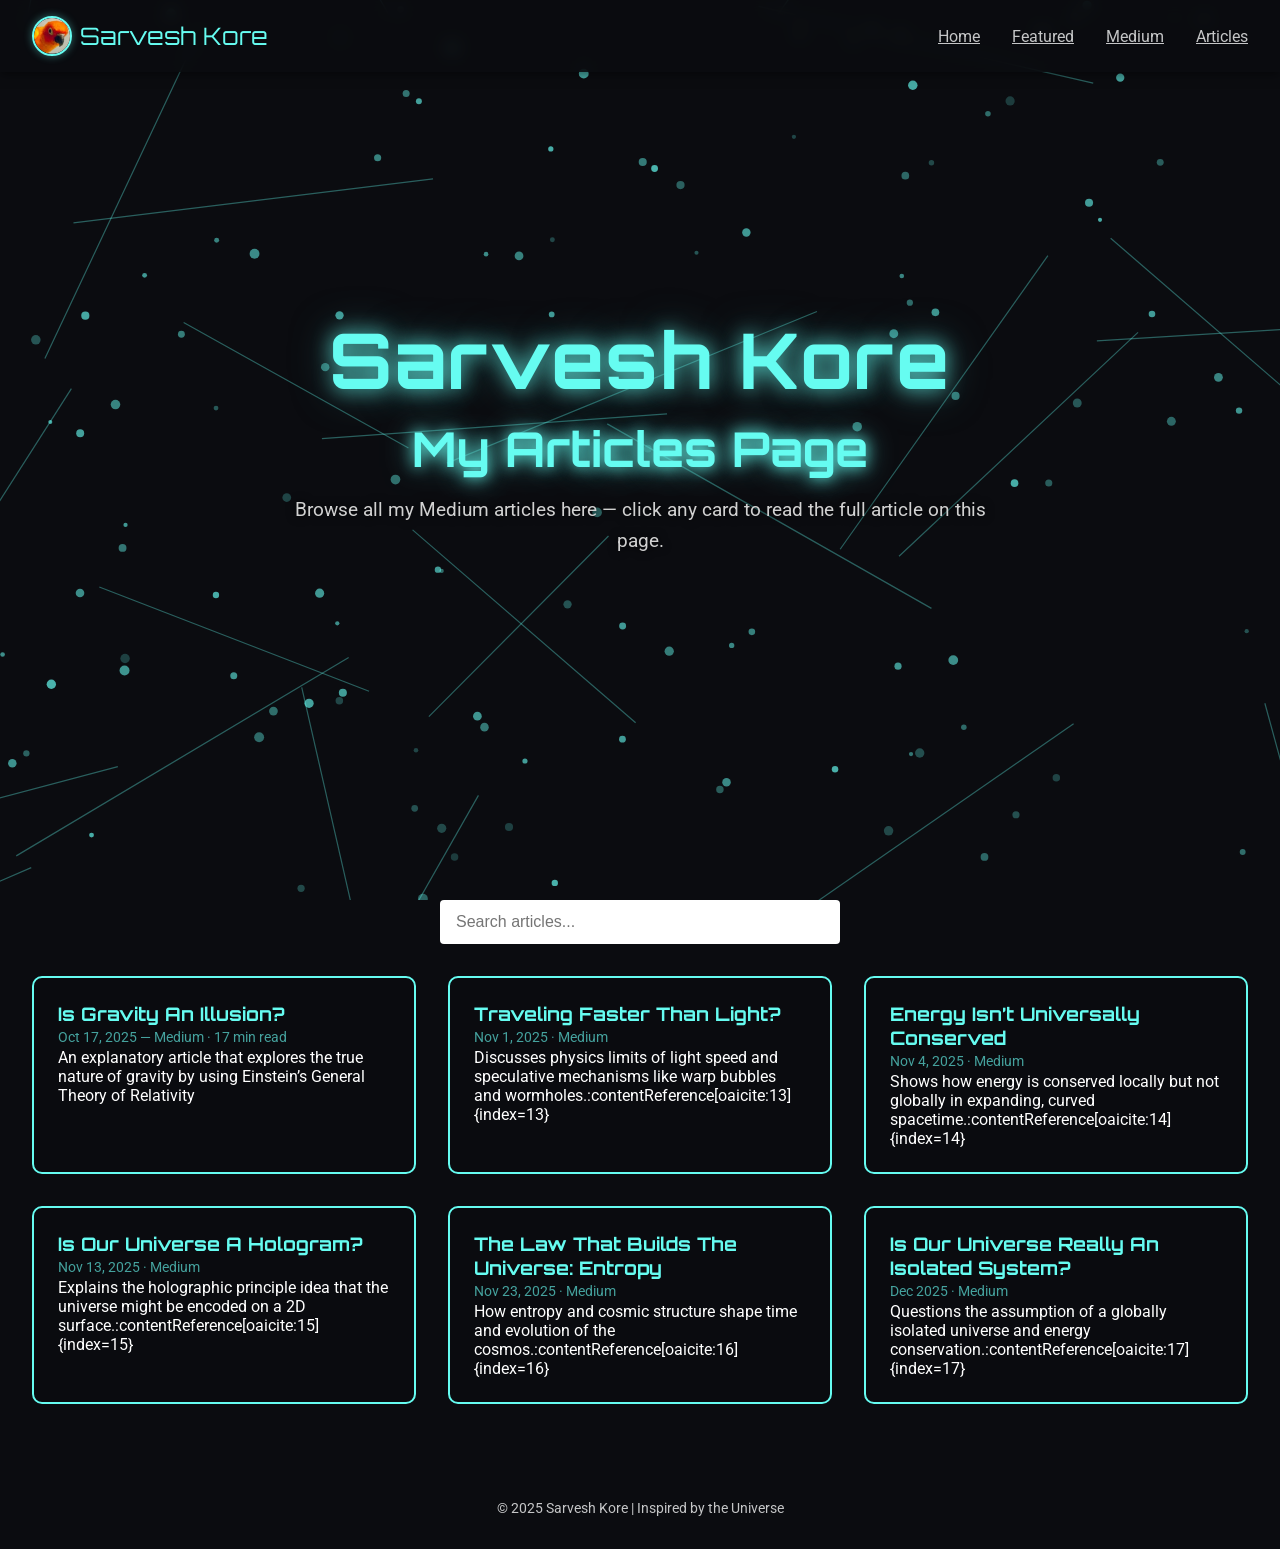
==== commit fddf6be8: "Update articles.html" ====
--- a/articles.html
+++ b/articles.html
@@ -19,21 +19,15 @@
     /* Hero Section */
     #hero {
       position: relative;
+      min-height: 100vh;
       display: flex;
       flex-direction: column;
       justify-content: center;
       align-items: center;
       text-align: center;
-      height: 100vh;
       padding: 2rem;
-      z-index: 1;
       color: #fff;
       overflow: hidden;
-    }
-
-    .hero {
-      min-height: 100vh;
-      display: flex;
     }
 
     .hero-content {
@@ -135,7 +129,8 @@
         font-family: "Georgia", serif;
         line-height: 1.8; /* more space between lines */
         color: #ffffff; /* white text for dark background */
-        display: flex
+        display: none;
+        flex-direction: column;
     }
 
     /* Article main title */
@@ -182,6 +177,7 @@
 
     .full-article .back-btn:hover {
         text-decoration: none;
+    }
 
     /* Canvas Background */
     #particlesBG {
@@ -446,7 +442,7 @@
   searchInput.addEventListener('input', () => {
     const q = searchInput.value.toLowerCase();
     cards.forEach(card => {
-      card.style.display = card.textContent.toLowerCase().includes(q) ? 'block' : 'none';
+      card.style.display = card.textContent.toLowerCase().includes(q) ? '' : 'none';
     });
   });
 
@@ -462,7 +458,7 @@
   fullArticles.forEach(article => {
     article.querySelector('.back-btn').addEventListener('click', () => {
       article.style.display = 'none';
-      articleGrid.style.display = 'grid';
+      articleGrid.style.display = '';
       document.querySelector('.search-container').style.display = 'block';
     });
   });
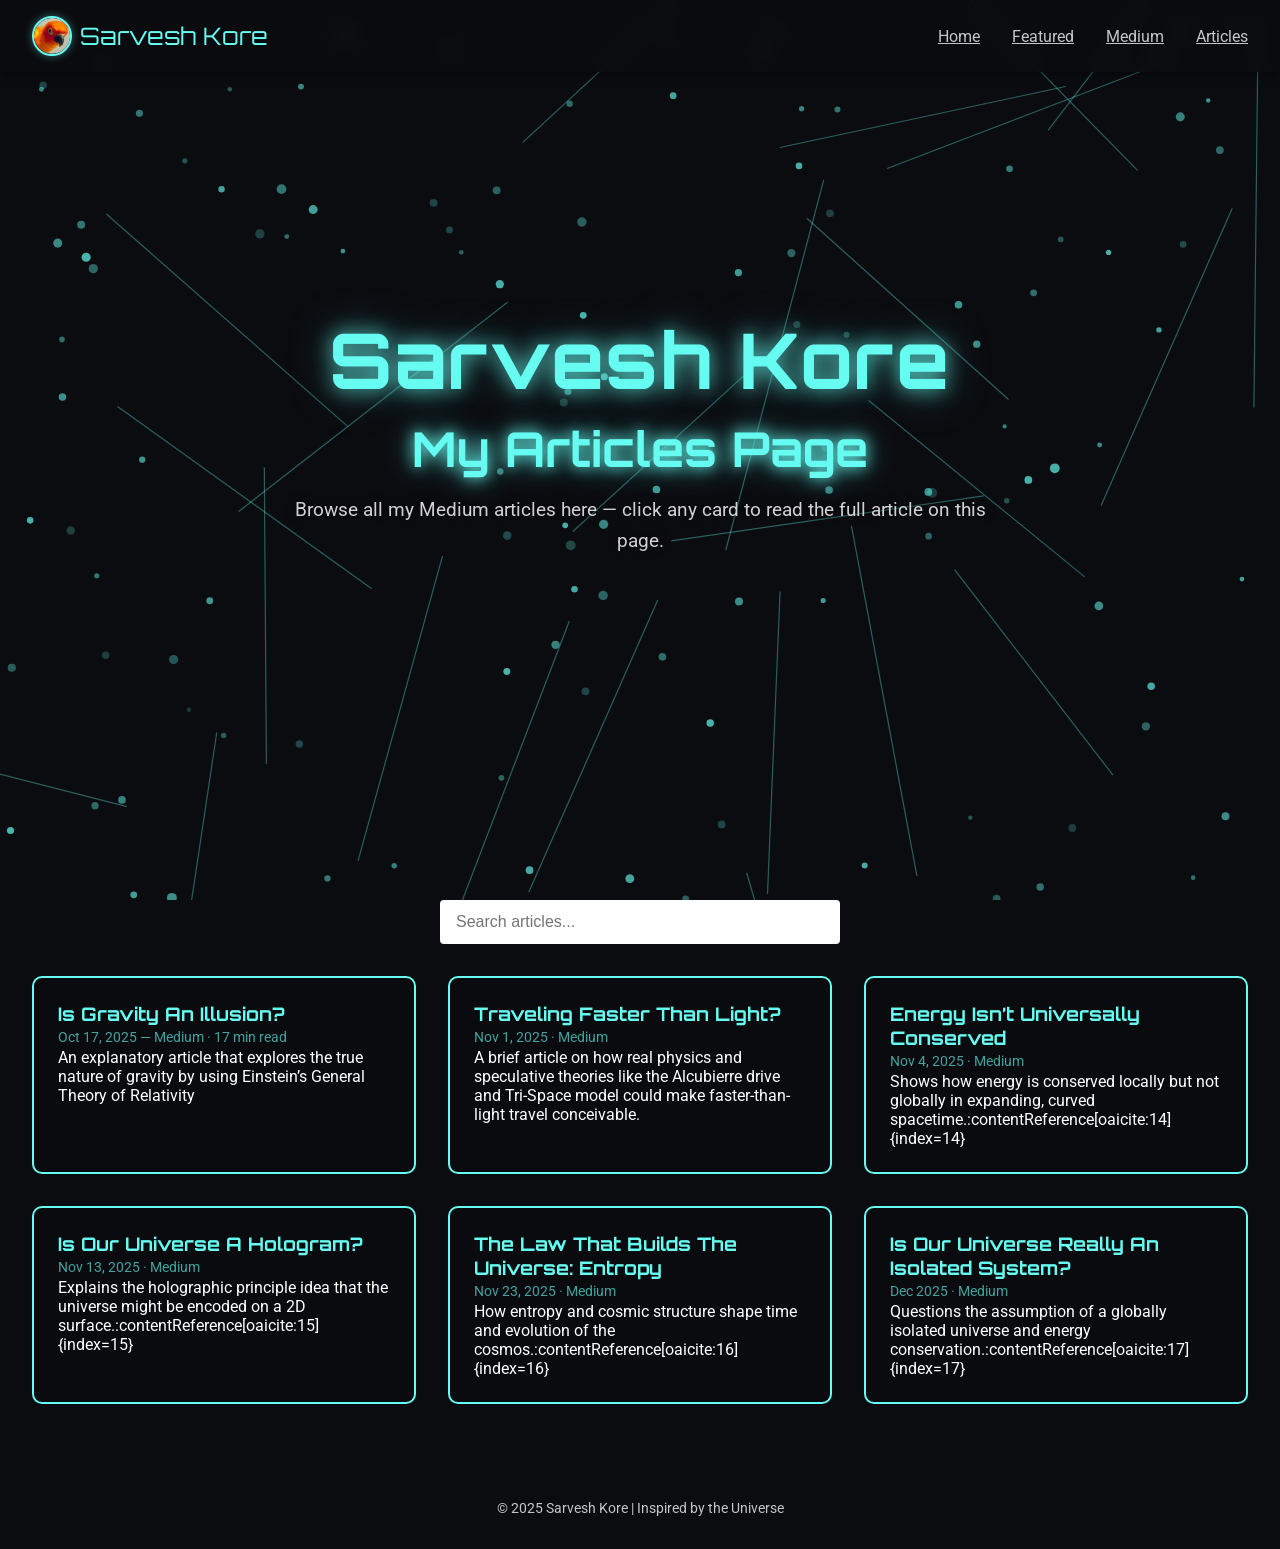
==== commit d17fdff6: "Update articles.html" ====
--- a/articles.html
+++ b/articles.html
@@ -249,7 +249,7 @@
   <div class="article-card" data-id="article2">
     <h3>Traveling Faster Than Light?</h3>
     <p class="article-meta">Nov 1, 2025 · Medium</p>
-    <p>Discusses physics limits of light speed and speculative mechanisms like warp bubbles and wormholes.:contentReference[oaicite:13]{index=13}</p>
+    <p>A brief article on how real physics and speculative theories like the Alcubierre drive and Tri-Space model could make faster-than-light travel conceivable.</p>
   </div>
 
   <div class="article-card" data-id="article3">
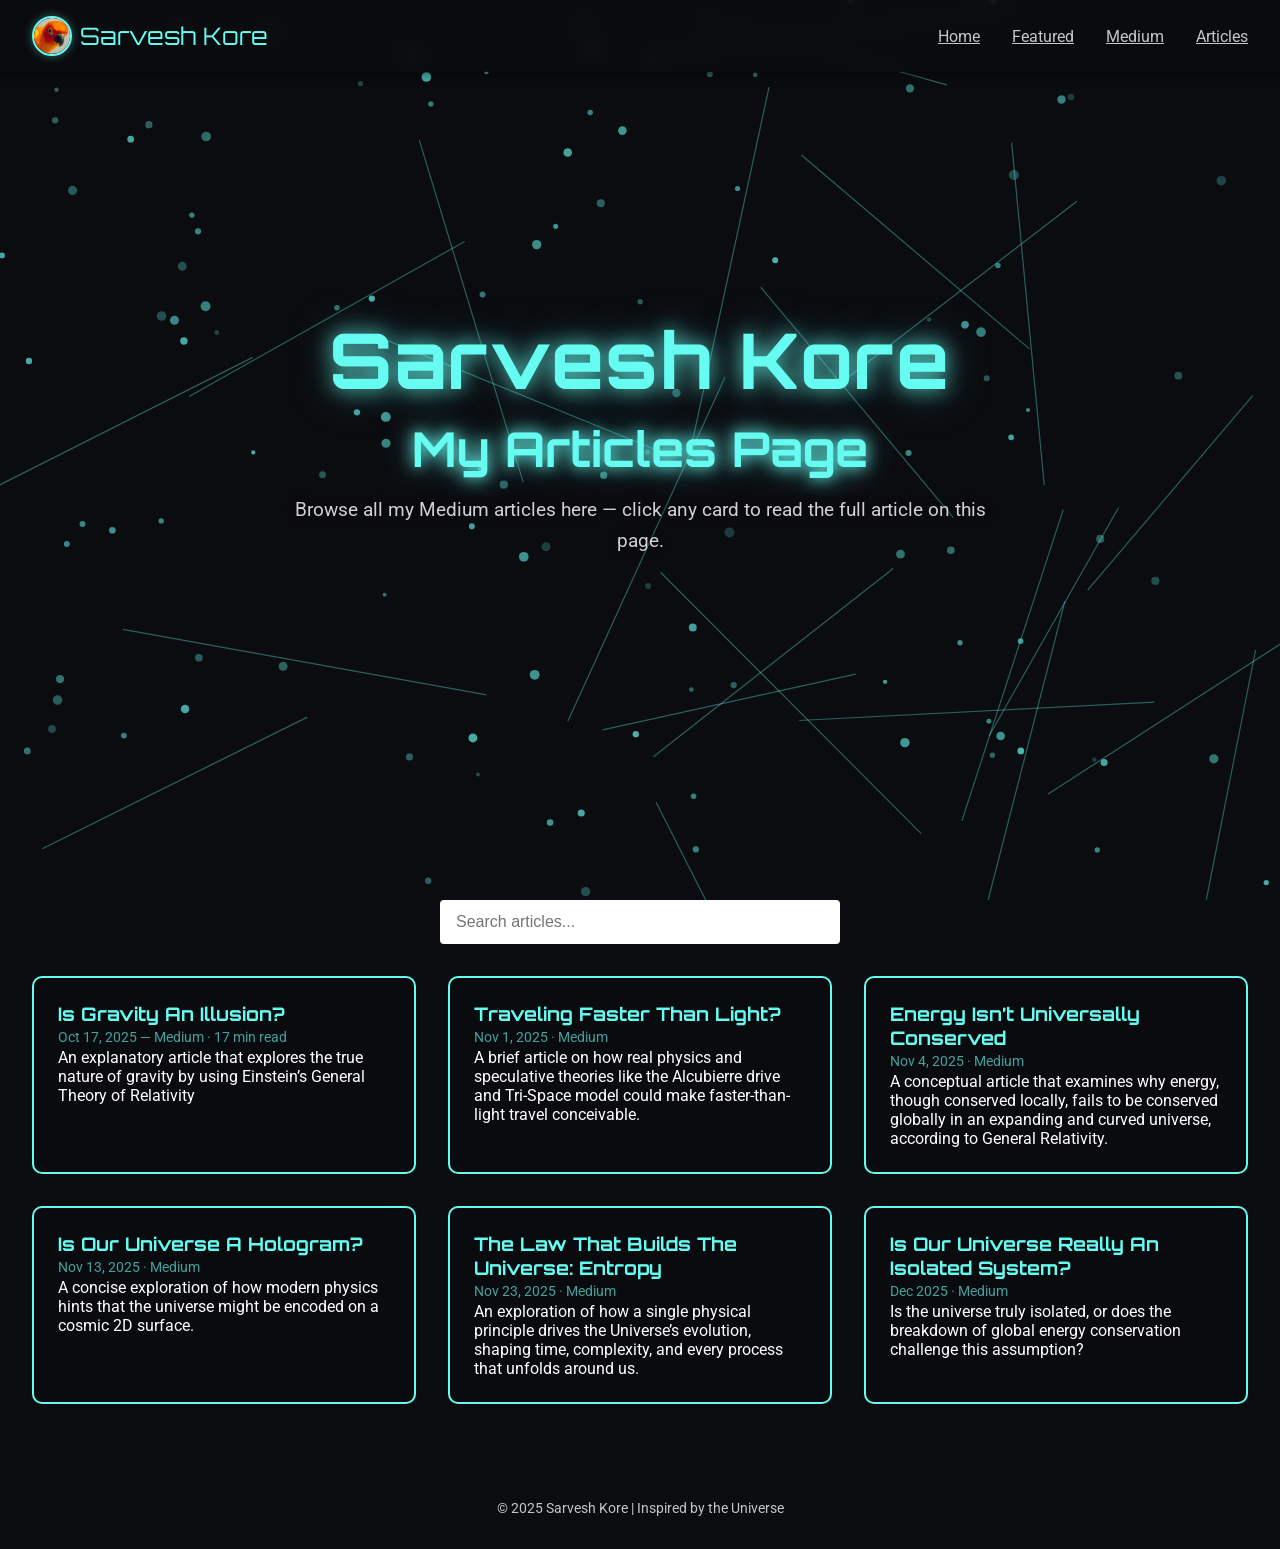
==== commit 887c9d73: "Update articles.html" ====
--- a/articles.html
+++ b/articles.html
@@ -168,32 +168,69 @@
 
     /* Back button */
     .full-article .back-btn {
-        display: inline-block;
+        display: inline-flex;
+        align-items: center;
+        justify-content: center;
+        padding: 10px 22px;
         margin-bottom: 30px;
-        font-size: 1rem;
-        color: #66fcf1; /* blue/cyan for contrast */
+        font-size: 0.95rem;
+        font-weight: 500;
+        letter-spacing: 0.5px;
+        color: #0b0c10;
+        background: #66fcf1;
+        border: 1px solid rgba(102, 252, 241, 0.6);
+        border-radius: 999px; /* pill button */
         text-decoration: none;
-    }
-
-    .full-article .back-btn:hover {
-        text-decoration: none;
+        cursor: pointer;
+        transition: 
+          background 0.25s ease,
+          color 0.25s ease,
+          transform 0.15s ease,
+          box-shadow 0.25s ease;
+      }
+
+     .full-article .back-btn:hover {
+        background: transparent;
+        color: #66fcf1;
+        box-shadow: 0 0 12px rgba(102, 252, 241, 0.35);
+        transform: translateY(-1px);
+    }
+  
+    .full-article .back-btn:active {
+        transform: translateY(0);
+        box-shadow: 0 0 6px rgba(102, 252, 241, 0.25);
     }
 
     /* Canvas Background */
     #particlesBG {
-      position: fixed;
-      top: 0;
-      left: 0;
-      width: 100%;
-      height: 100%;
-      pointer-events: none;
-      z-index: -2;
+        position: fixed;
+        top: 0;
+        left: 0;
+        width: 100%;
+        height: 100%;
+        pointer-events: none;
+        z-index: -2;
     }
 
     @media(max-width: 768px){
-      .nav-links { display: none; flex-direction: column; gap: 1rem; background: rgba(11,12,16,0.95); position: absolute; top: 100%; right: 0; width: 200px; padding: 1rem; }
-      .nav-links.active { display: flex; }
-      .menu-toggle { display: flex; }
+      .nav-links { 
+        display: none; 
+        flex-direction: column; 
+        gap: 1rem; 
+        background: rgba(11,12,16,0.95); 
+        position: absolute; 
+        top: 100%; 
+        right: 0; 
+        width: 200px; 
+        padding: 1rem; 
+      }
+      
+      .nav-links.active { 
+        display: flex; 
+      }
+      .menu-toggle { 
+        display: flex; 
+      }
     }
   </style>
 </head>
@@ -255,25 +292,25 @@
   <div class="article-card" data-id="article3">
     <h3>Energy Isn’t Universally Conserved</h3>
     <p class="article-meta">Nov 4, 2025 · Medium</p>
-    <p>Shows how energy is conserved locally but not globally in expanding, curved spacetime.:contentReference[oaicite:14]{index=14}</p>
+    <p>A conceptual article that examines why energy, though conserved locally, fails to be conserved globally in an expanding and curved universe, according to General Relativity.</p>
   </div>
 
   <div class="article-card" data-id="article4">
     <h3>Is Our Universe A Hologram?</h3>
     <p class="article-meta">Nov 13, 2025 · Medium</p>
-    <p>Explains the holographic principle idea that the universe might be encoded on a 2D surface.:contentReference[oaicite:15]{index=15}</p>
+    <p>A concise exploration of how modern physics hints that the universe might be encoded on a cosmic 2D surface.</p>
   </div>
 
   <div class="article-card" data-id="article5">
     <h3>The Law That Builds The Universe: Entropy</h3>
     <p class="article-meta">Nov 23, 2025 · Medium</p>
-    <p>How entropy and cosmic structure shape time and evolution of the cosmos.:contentReference[oaicite:16]{index=16}</p>
+    <p>An exploration of how a single physical principle drives the Universe’s evolution, shaping time, complexity, and every process that unfolds around us.</p>
   </div>
 
   <div class="article-card" data-id="article6">
     <h3>Is Our Universe Really An Isolated System?</h3>
     <p class="article-meta">Dec 2025 · Medium</p>
-    <p>Questions the assumption of a globally isolated universe and energy conservation.:contentReference[oaicite:17]{index=17}</p>
+    <p>Is the universe truly isolated, or does the breakdown of global energy conservation challenge this assumption?</p>
   </div>
 </div>
 
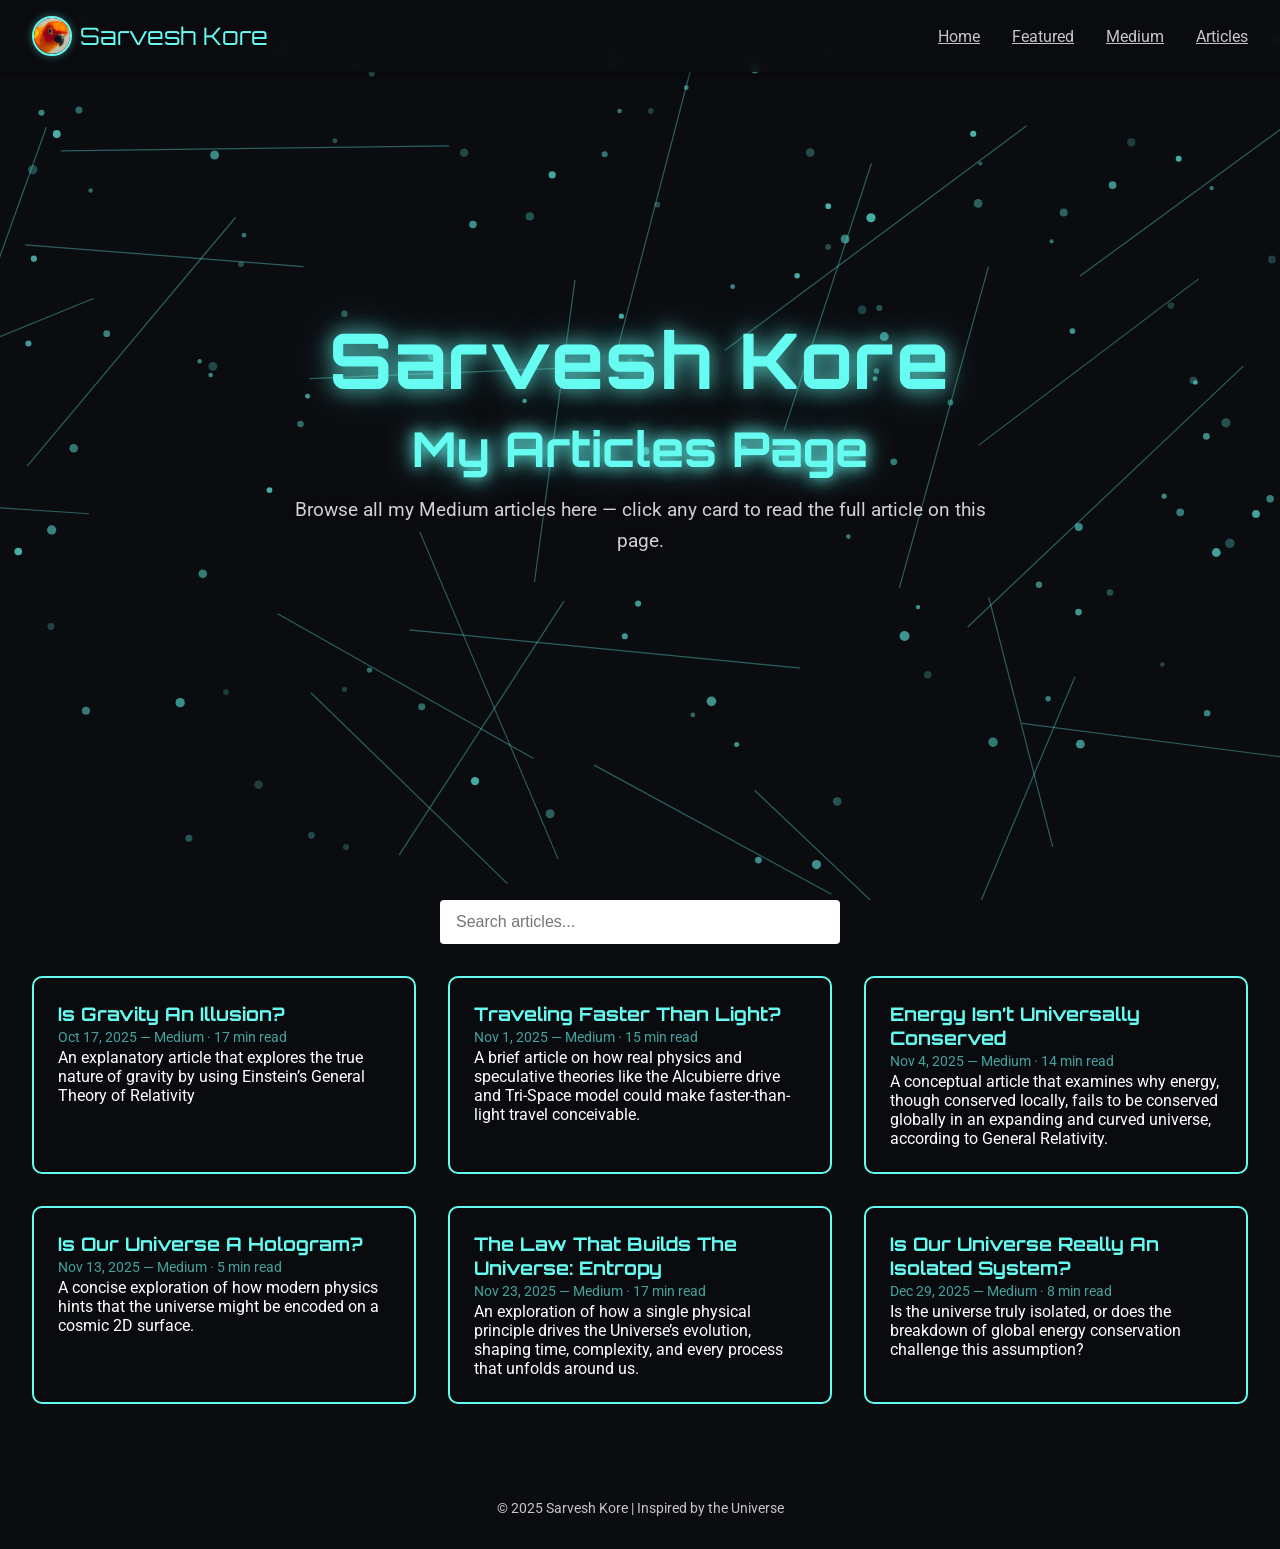
==== commit ad25c815: "Update articles.html" ====
--- a/articles.html
+++ b/articles.html
@@ -285,31 +285,31 @@
 
   <div class="article-card" data-id="article2">
     <h3>Traveling Faster Than Light?</h3>
-    <p class="article-meta">Nov 1, 2025 · Medium</p>
+    <p class="article-meta">Nov 1, 2025 — Medium · 15 min read</p>
     <p>A brief article on how real physics and speculative theories like the Alcubierre drive and Tri-Space model could make faster-than-light travel conceivable.</p>
   </div>
 
   <div class="article-card" data-id="article3">
     <h3>Energy Isn’t Universally Conserved</h3>
-    <p class="article-meta">Nov 4, 2025 · Medium</p>
+    <p class="article-meta">Nov 4, 2025 — Medium · 14 min read</p>
     <p>A conceptual article that examines why energy, though conserved locally, fails to be conserved globally in an expanding and curved universe, according to General Relativity.</p>
   </div>
 
   <div class="article-card" data-id="article4">
     <h3>Is Our Universe A Hologram?</h3>
-    <p class="article-meta">Nov 13, 2025 · Medium</p>
+    <p class="article-meta">Nov 13, 2025 — Medium · 5 min read</p>
     <p>A concise exploration of how modern physics hints that the universe might be encoded on a cosmic 2D surface.</p>
   </div>
 
   <div class="article-card" data-id="article5">
     <h3>The Law That Builds The Universe: Entropy</h3>
-    <p class="article-meta">Nov 23, 2025 · Medium</p>
+    <p class="article-meta">Nov 23, 2025 — Medium · 17 min read</p>
     <p>An exploration of how a single physical principle drives the Universe’s evolution, shaping time, complexity, and every process that unfolds around us.</p>
   </div>
 
   <div class="article-card" data-id="article6">
     <h3>Is Our Universe Really An Isolated System?</h3>
-    <p class="article-meta">Dec 2025 · Medium</p>
+    <p class="article-meta">Dec 29, 2025 — Medium · 8 min read</p>
     <p>Is the universe truly isolated, or does the breakdown of global energy conservation challenge this assumption?</p>
   </div>
 </div>
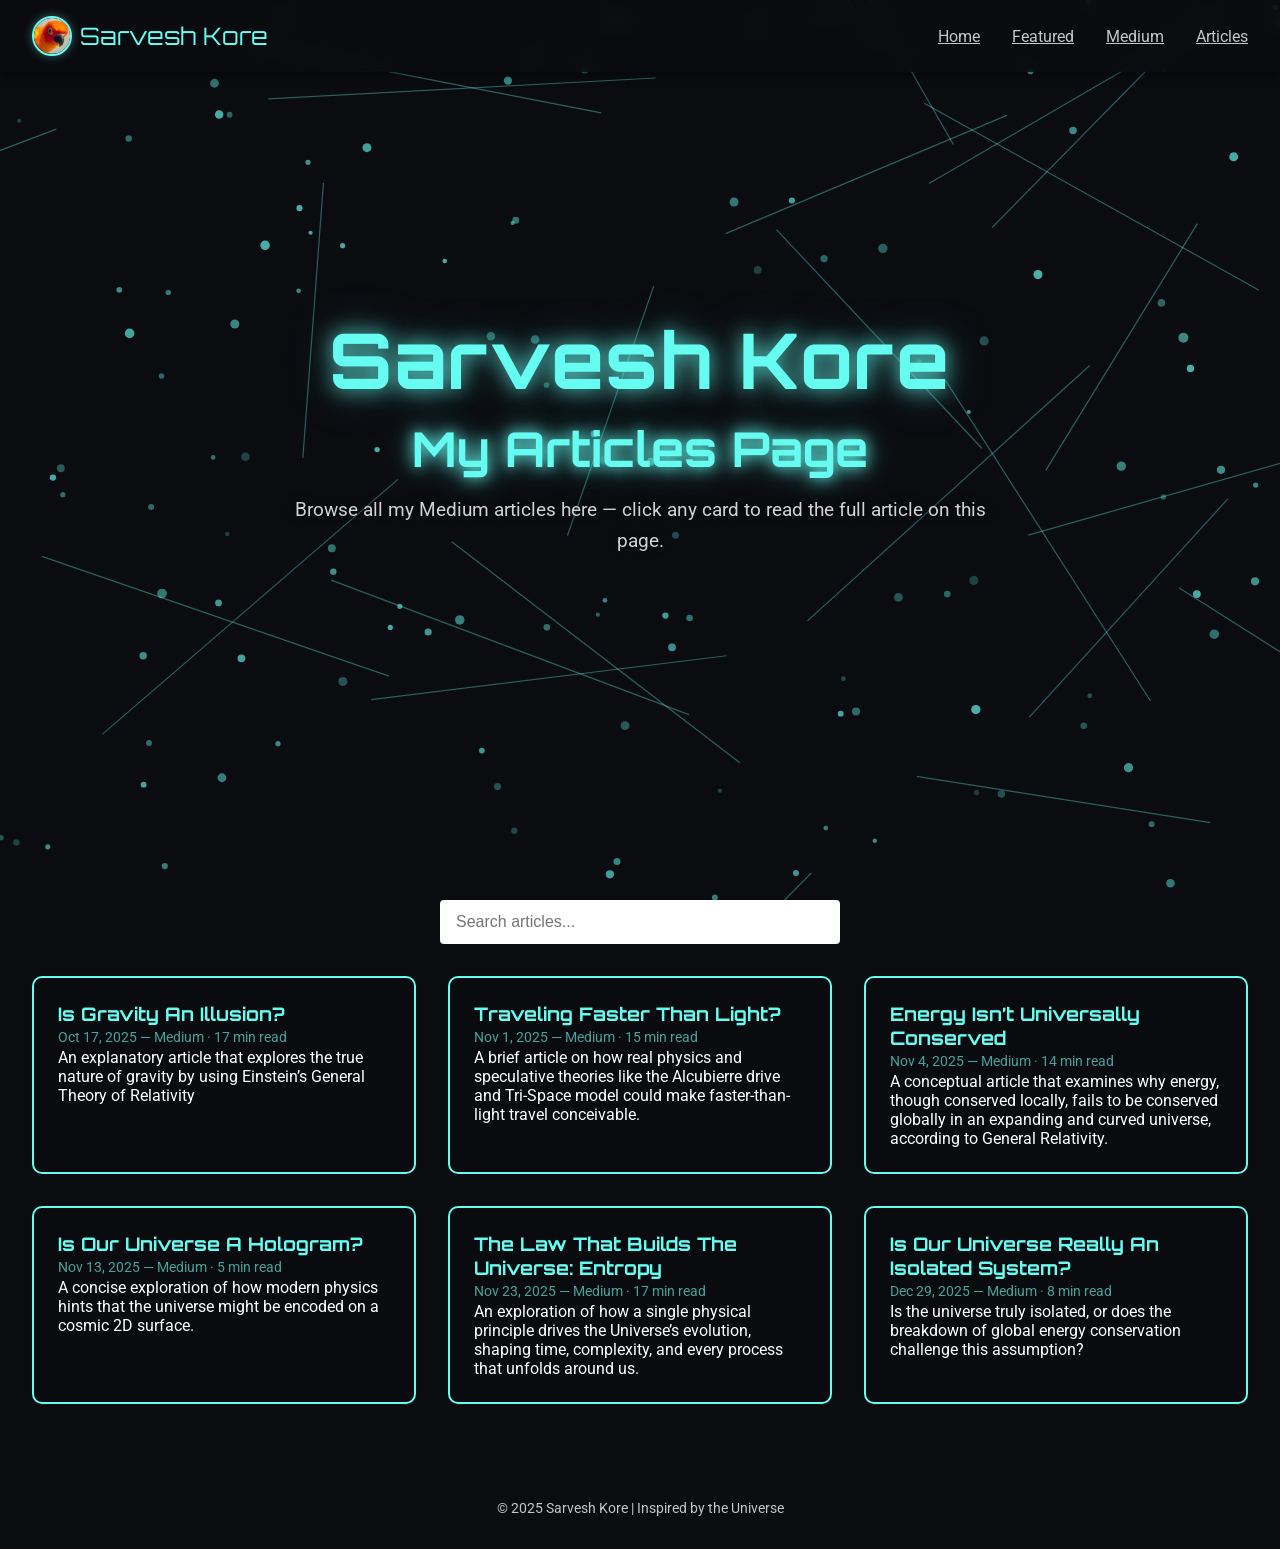
==== commit f0201c4b: "Update articles.html" ====
--- a/articles.html
+++ b/articles.html
@@ -318,7 +318,7 @@
 <div class="full-article" id="article1">
   <a class="back-btn">← Back</a>
   <h2>Is Gravity An Illusion?</h2>
-  <p class="article-meta">Oct 17, 2025 · Medium</p>
+  <p class="article-meta">Oct 17, 2025 — Medium · 17 min read</p>
  
   <h2>I. Introduction</h2>
   <p>Gravity feels simple. You drop something, it falls. You jump, you come back down. The apple falls from the tree. Earth pulls you toward its center. That’s what we all learned. But if you really think about it, there’s something strange. Why does everything fall at the same rate, even though it has different masses? Why do astronauts float in space, even though Earth’s pull is still strong up there?</p>
@@ -422,35 +422,35 @@
 <div class="full-article" id="article2">
   <a class="back-btn">← Back</a>
   <h2>Traveling Faster Than Light?</h2>
-  <p class="article-meta">Nov 1, 2025 · Medium</p>
+  <p class="article-meta">Nov 1, 2025 — Medium · 15 min read</p>
   <p>Nothing with mass can exceed light speed, but theoretical constructs like warp bubbles and creative spacetime manipulations show how physics and imagination meet. :contentReference[oaicite:19]{index=19}</p>
 </div>
 
 <div class="full-article" id="article3">
   <a class="back-btn">← Back</a>
   <h2>Energy Isn’t Universally Conserved</h2>
-  <p class="article-meta">Nov 4, 2025 · Medium</p>
+  <p class="article-meta">Nov 4, 2025 — Medium · 14 min read</p>
   <p>In expanding, curved spacetime energy conservation holds locally but lacks a universal definition — a cosmic twist on a fundamental law. :contentReference[oaicite:20]{index=20}</p>
 </div>
 
 <div class="full-article" id="article4">
   <a class="back-btn">← Back</a>
   <h2>Is Our Universe A Hologram?</h2>
-  <p class="article-meta">Nov 13, 2025 · Medium</p>
+  <p class="article-meta">Nov 13, 2025 — Medium · 5 min read</p>
   <p>The holographic principle suggests the universe could be encoded like a hologram — a 3D reality from 2D information. :contentReference[oaicite:21]{index=21}</p>
 </div>
 
 <div class="full-article" id="article5">
   <a class="back-btn">← Back</a>
   <h2>The Law That Builds The Universe: Entropy</h2>
-  <p class="article-meta">Nov 23, 2025 · Medium</p>
+  <p class="article-meta">Nov 23, 2025 — Medium · 17 min read</p>
   <p>Discussing how entropy and early structure formation define time’s arrow and the universe’s evolution. :contentReference[oaicite:22]{index=22}</p>
 </div>
 
 <div class="full-article" id="article6">
   <a class="back-btn">← Back</a>
   <h2>Is Our Universe Really An Isolated System?</h2>
-  <p class="article-meta">Dec 2025 · Medium</p>
+  <p class="article-meta">Dec 29, 2025 — Medium · 8 min read</p>
   <p>Explores whether treating the cosmos as an isolated system holds when energy conservation isn’t global. :contentReference[oaicite:23]{index=23}</p>
 </div>
 
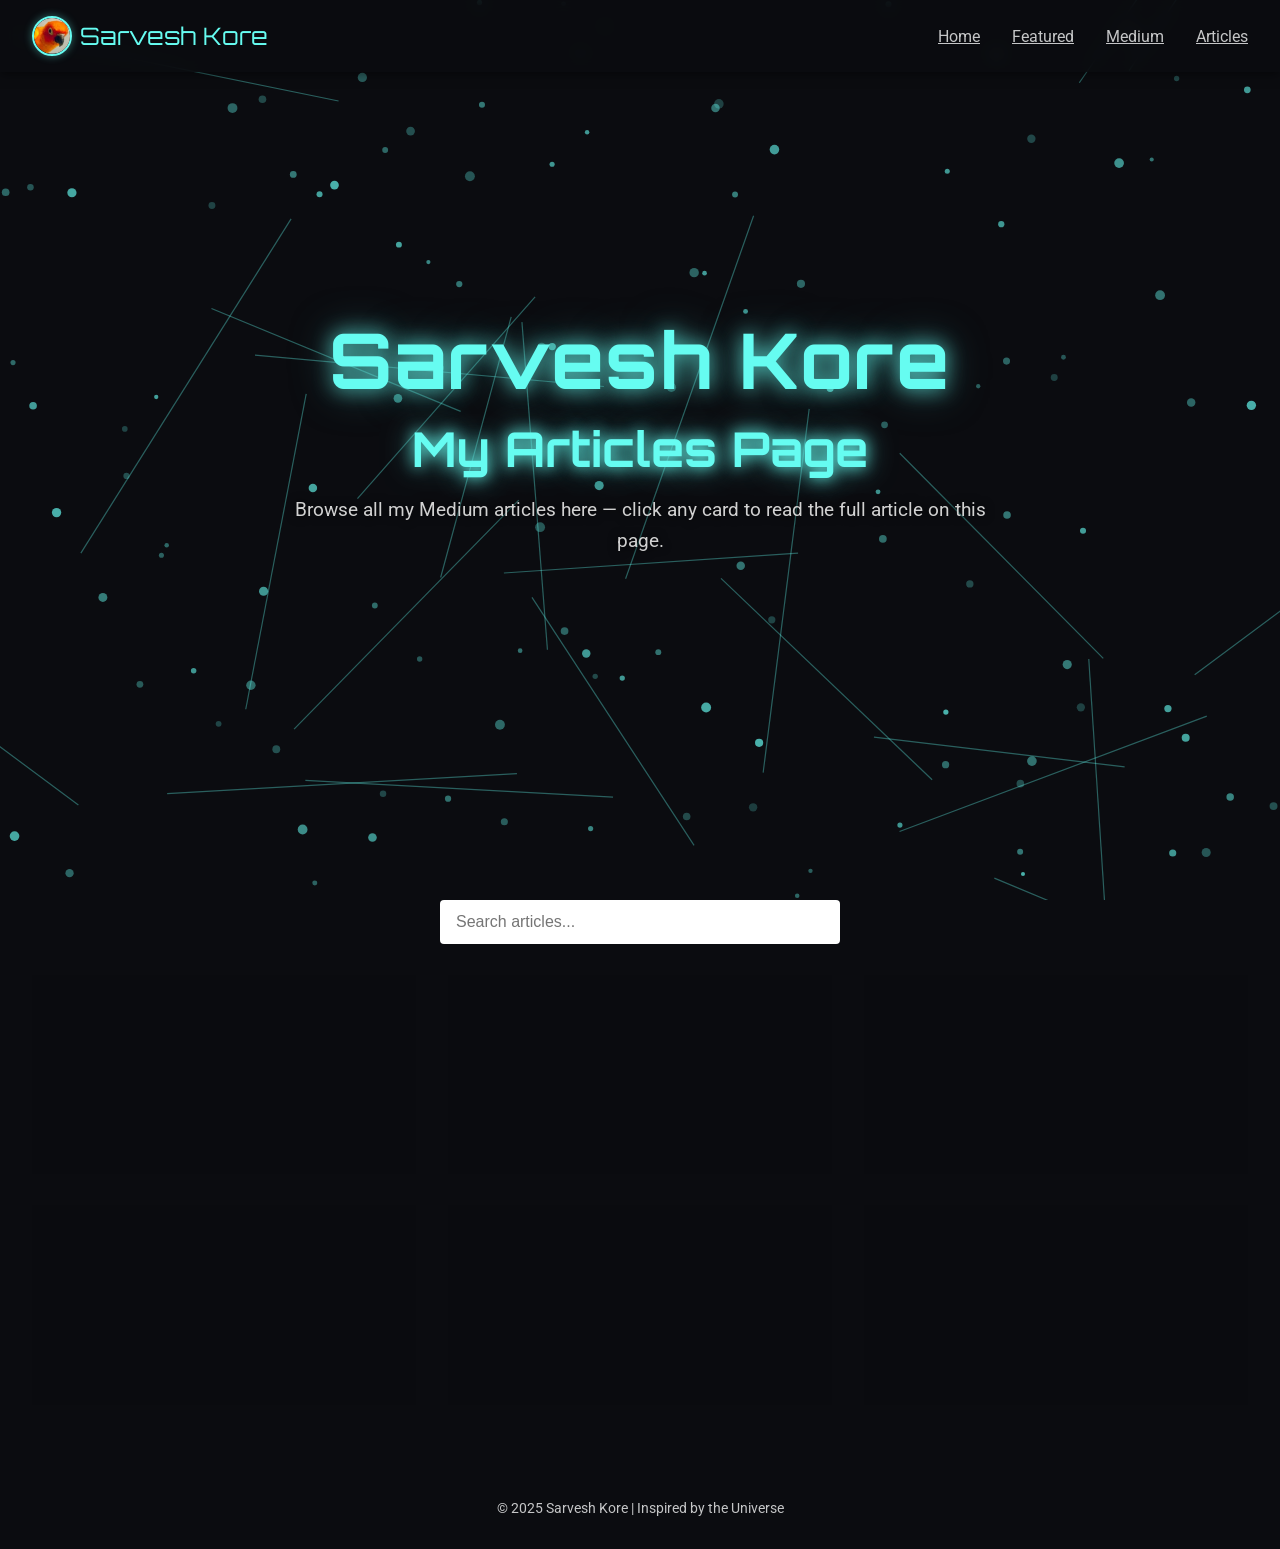
==== commit 30d06b8f: "Update articles.html" ====
--- a/articles.html
+++ b/articles.html
@@ -420,11 +420,173 @@
 
 
 <div class="full-article" id="article2">
-  <a class="back-btn">← Back</a>
-  <h2>Traveling Faster Than Light?</h2>
-  <p class="article-meta">Nov 1, 2025 — Medium · 15 min read</p>
-  <p>Nothing with mass can exceed light speed, but theoretical constructs like warp bubbles and creative spacetime manipulations show how physics and imagination meet. :contentReference[oaicite:19]{index=19}</p>
+    <a class="back-btn">← Back</a>
+
+    <h2>Traveling Faster Than Light</h2>
+
+    <h2>I. Introduction</h2>
+    <p>Ever since humans first looked up at the stars, we’ve wondered how to reach them. The problem is simple in theory but stubborn in practice: the universe has a speed limit. According to Einstein’s theory of relativity, nothing with mass can travel at the speed of light or faster because it would require infinite energy to accelerate to it, which makes interstellar travel seem almost impossible.</p>
+    <p>Yet, physicists have explored creative ways around this limit, from wormholes to bending spacetime, such as the Alcubierre warp drive, which suggests that while objects can’t locally exceed the speed of light, spacetime itself might be manipulated to move them faster. This paper will explore the real physics behind faster-than-light travel, the challenges it faces, and the theoretical possibilities that scientists have proposed.</p>
+    <p>By understanding the physics behind such an idea, we will ask a fundamental question: Is traveling faster than light theoretically possible?</p>
+
+    <h2>II. The Speed Limit Of The Universe</h2>
+    <p>One of the most astonishing discoveries in physics is that the universe has a speed limit: the speed of light. Nothing with mass can travel faster than this limit, which is about 299,792,458 meters per second (or roughly 186,000 miles per second). To put that into perspective, a beam of light could circle the Earth 7.5 times in just one second.</p>
+    <p>Einstein’s Special Theory of Relativity explains why this limit exists. As an object moves faster, it gains energy and mass. The closer it gets to the speed of light, the more energy it needs to go faster. To actually reach light speed, a massive object would require infinite energy — clearly impossible.</p>
+    <p>This isn’t just a theoretical restriction; it shapes everything we know about the universe. Even the fastest spacecraft we’ve built, like the Parker Solar Probe, travel only a tiny fraction of light speed. That’s why stars feel so distant — traveling to even the nearest star would take tens of thousands of years with today’s technology.</p>
+    <p>Understanding this “speed limit” is the first step in exploring why physicists have proposed creative, and sometimes mind-bending, ideas for faster-than-light travel. It’s not just science fiction — it’s the boundary that challenges human imagination and drives theoretical research.</p>
+
+    <h2>III. Early Concepts on FTL Travel</h2>
+    <p>Humans have always dreamed of breaking the cosmic speed limit. Even before the mathematics of Einstein defined the ultimate speed, writers and scientists imagined ways to move faster than light. When we talk about faster-than-light (FTL) travel today, it’s a mix of imagination and serious physics speculation.</p>
+    <p>One of the earliest theoretical ideas involves tachyons, hypothetical particles that always move faster than light. According to the theory, these particles would have imaginary mass and could transmit information faster than light. However, tachyons remain purely speculative — no one has ever observed one, and their existence could violate fundamental principles like causality, which is the idea that causes always precede effects. In other words, if tachyons existed, it might be possible to send a message backward in time, which opens a whole Pandora’s box of paradoxes.</p>
+    <p>Another intriguing possibility comes from wormholes, also known as Einstein-Rosen bridges. Imagine spacetime as a stretched sheet (a very simplified version); a wormhole is like folding the sheet so that two distant points touch. If traversable, wormholes could connect two locations in space instantly. While the math allows for them, making a real, stable wormhole would require exotic matter with negative energy — something we don’t know how to create in usable amounts. Wormholes remain a fascinating theoretical tool, showing how physics can push the limits of imagination without breaking its own rules.</p>
+    <p>Even within the constraints of relativity, physicists have proposed clever ways to “cheat” the speed limit without violating Einstein’s laws. For example, instead of moving an object faster than light, you could move spacetime itself. This is the idea that eventually led to the concept of the warp drive, where a ship could sit inside a bubble of space that contracts in front of it and expands behind it. Locally, the ship never exceeds light speed — but the bubble carries it across vast distances faster than light could travel in normal space.</p>
+    <p>These early ideas show that the universe’s speed limit is not necessarily a wall, but a challenge. Physicists are not saying faster-than-light travel is easy or even currently possible — only that the equations leave room for creative solutions. They also demonstrate the beauty of theoretical physics: by stretching what we know, we discover what might be possible, even if it seems impossible at first glance.</p>
+
+    <h2>IV. Alcubierre’s Warp Drive</h2>
+    <p>In 1994, a breakthrough idea appeared in the world of theoretical physics: the Alcubierre warp drive. Proposed by Mexican physicist Miguel Alcubierre, it offered a way to imagine faster-than-light travel without actually breaking Einstein’s speed limit. The idea is elegant in its simplicity and mind-bending in its implications.</p>
+    <p>Instead of propelling a spaceship through space faster than light — which, as we’ve seen, is impossible for objects with mass — Alcubierre suggested that we could manipulate space itself. Imagine spacetime as a flexible fabric (again simplified). If you could contract space in front of a ship and expand it behind, you would create a “bubble” that carries the ship forward. Inside the bubble, the ship remains still relative to its immediate surroundings, so it never locally exceeds the speed of light. Yet from the outside, it would appear to zip across the cosmos at superluminal speeds.</p>
+    <p>Mathematically, the concept is grounded in Einstein’s field equations of general relativity, which describe how matter and energy warp spacetime. Alcubierre showed that, at least on paper, a specific distortion of spacetime could move a region faster than light relative to distant observers. This sparked huge excitement, because it hinted that the ultimate speed limit might not be as absolute as once thought — at least when it comes to moving space, not objects within it.</p>
+    <p>Of course, there are major challenges. Early calculations suggested that the energy required to create a warp bubble was enormous, more than the mass-energy of the entire observable universe. Worse, the bubble would require exotic matter with negative energy density — a type of matter that, so far, may not exist in usable quantities. Later refinements by physicists, including attempts to reduce the energy requirements, showed that while the numbers are lower, the problem remains far beyond our current technology.</p>
+    <p>Beyond energy, there are other practical issues. Stabilizing the bubble, preventing catastrophic radiation buildup, and safely entering or exiting a warp bubble all remain unsolved. Yet even with these obstacles, the Alcubierre drive is a brilliant thought experiment. It shows how physics allows us to stretch our imagination without breaking its rules.</p>
+    <p>In short, the Alcubierre warp drive demonstrates a profound lesson: the universe may have limits, but those limits can inspire creative solutions. While we can’t build a warp drive today, the concept forces us to ask what is theoretically possible, and in doing so, expands the boundary between science and imagination.</p>
+
+    <h2>V. Working Of The Warp Drive</h2>
+    <p>The Alcubierre warp drive is fascinating because it reimagines what it means to travel through space. Instead of pushing a ship through the void, you manipulate the void itself. To understand how it works, let’s break it down step by step.</p>
+    <p><strong>1. The Bubble</strong></p>
+    <p>At the heart of the drive is a warp bubble — a self-contained region of spacetime surrounding the spacecraft. The bubble acts like a protective shell: inside, normal physics still applies, so clocks tick regularly, light behaves as usual, and the crew feels no unusual acceleration. The magic happens outside the bubble.</p>
+    <p>Front of the bubble: Space is contracted. Distances shrink, so the ship is effectively closer to its destination than it appears from the outside.</p>
+    <p>Rear of the bubble: Space is expanded, stretching the path behind the ship. This creates a push, carrying the bubble forward.</p>
+    <p><strong>2. The Role of Exotic Matter</strong></p>
+    <p>To warp spacetime in this way, the bubble needs negative energy density, which can only be produced by what physicists call exotic matter. Unlike ordinary matter, which pulls spacetime inward (gravity), exotic matter can push spacetime outward, creating the expansion behind the bubble and contraction in front.</p>
+    <p>In practice, exotic matter might be related to Casimir effect particles, quantum vacuum fluctuations, or forms of negative energy predicted by quantum field theory.</p>
+    <p>Without exotic matter, the bubble would collapse, or the energy requirements would be infinite.</p>
+    <p><strong>3. Energy and Stability Challenges</strong></p>
+    <p>The energy required is enormous. Early calculations suggested more than the mass-energy of the observable universe. Later refinements, using different bubble geometries and more efficient spacetime distortions, brought the energy down dramatically — though it’s still far beyond today’s technology.</p>
+    <p>The bubble also requires careful shaping to avoid catastrophic radiation buildup at the front.</p>
+    <p>If the bubble collapses or is uneven, it could destroy the ship or cause a “shockwave” in surrounding space.</p>
+    <p><strong>4. Particles and Quantum Considerations</strong></p>
+    <p>Theoretical studies suggest that the bubble might involve:</p>
+    <p>Virtual particles from the quantum vacuum, whose energy can be manipulated to create negative pressure.</p>
+    <p>Exotic matter with negative mass, which could counteract gravity’s pull and stabilize the bubble.</p>
+    <p>The precise mechanism is still speculative. Scientists can calculate the geometry of the warp field, the energy density needed, and the theoretical speed limits, but producing even a tiny bubble in the lab remains far beyond current technology, let alone a spaceship-wide bubble.</p>
+
+    <h2>VI. Science Meets Fiction</h2>
+    <p>Even the most brilliant imagination needs guidance when it comes to believable science. Authors who want to include realistic faster-than-light travel often consult experts to ensure that their ideas don’t completely break known physics. Christopher Paolini (author of ‘To Sleep In A Sea Of Stars’), for example, worked with physicists Gregory Meholic, Richard Gautier, and H. David Froning Jr. to understand what might theoretically allow a ship to travel faster than light.</p>
+    <p>These experts helped translate abstract equations into concepts that could be visualized and explained in a narrative-friendly way. Their guidance included:</p>
+    <p><strong>Understanding Warp Mechanics</strong></p>
+    <p>How a ship could sit safely inside a warp bubble</p>
+    <p>What happens at the edges of a bubble where space stretches and contracts</p>
+    <p>The energy and stability considerations required to maintain such a field</p>
+    <p><strong>Quantum Vacuum and Exotic Matter</strong></p>
+    <p>How hypothetical negative energy could be produced or harnessed</p>
+    <p>The theoretical particles and quantum effects needed to manipulate spacetime</p>
+    <p>Safety challenges, like preventing harmful radiation at the bubble’s boundary</p>
+    <p><strong>Limitations and Plausibility</strong></p>
+    <p>How fast a bubble could theoretically move relative to the universe</p>
+    <p>The effects of bubble collapse or misalignment</p>
+    <p>Energy scaling: why even “small” bubbles require enormous power</p>
+    <p><strong>Bridging Theory and Storytelling</strong></p>
+    <p>How to simplify these concepts so readers can understand without a physics degree</p>
+    <p>How to create rules within a story that feel scientifically grounded</p>
+    <p>Ensuring consistency: the bubble can’t allow miracles that violate relativity</p>
+    <p>By working with these physicists, Paolini was able to create a system that feels real while remaining fictional. The process demonstrates that science fiction doesn’t have to ignore science — it can use real physics as a framework for imagination, showing readers a universe that feels both thrilling and plausible.</p>
+    <p>This collaboration highlights an important principle for any exploration of faster-than-light travel: the boundary between theory and speculation is where imagination thrives. It’s where physicists’ equations meet the creative mind, allowing ideas like warp bubbles to inspire not just stories, but new ways of thinking about the cosmos.</p>
+
+    <h2>VII. Fictional Adaptation — The Markov Drive</h2>
+    <p>Christopher Paolini’s To Sleep in a Sea of Stars goes beyond simple “magic FTL” by building a propulsion system grounded in speculative physics ideas, consulting real physicists to make it internally consistent. The result is the Markov Drive, which moves ships through a Markov Bubble, a self-contained region that allows faster-than-light travel in a controlled way.</p>
+    <p><strong>1. Tri-Space Hypothesis</strong></p>
+    <p>At the heart of the Markov Drive is Gregory Meholic’s Tri-Space Hypothesis. Paolini uses this idea to define three “luminal realms”:</p>
+    <p>Subluminal space — normal space governed by standard physics, where nothing can exceed the speed of light.</p>
+    <p>Superluminal space — a realm where motion faster than light is possible.</p>
+    <p>Luminal Space (The membrane/boundary) — a transitional layer separating subluminal and superluminal space.</p>
+    <p>This framework allows the story to maintain logical consistency: ships can move faster than light without violating causality, because transitions are carefully controlled at the boundary. (For more information on this, refer to the explanation by Gregory Meholic, provided in the bibliography)</p>
+    <p><strong>2. Transluminal Energy Quanta (TEQs)</strong></p>
+    <p>Richard Gauthier contributed the concept of TEQs, special particles that can exist in both subluminal and superluminal regimes. These particles are essential because they:</p>
+    <p>Carry energy and momentum across the membrane without breaking conservation laws.</p>
+    <p>Allow the ship’s systems to interface safely with superluminal space.</p>
+    <p>Serve as the “building blocks” of the Markov Bubble, enabling controlled FTL movement.</p>
+    <p>TEQs are fictional but inspired by real physics reasoning: they give a plausible explanation for how matter can interact with a region where the normal speed of light no longer applies.</p>
+    <p><strong>3. Conditioned Electromagnetic Fields</strong></p>
+    <p>H. David Froning Jr.’s contribution comes in the form of conditioned EM fields, which Paolini adapts to:</p>
+    <p>Stabilize the Markov Bubble around the ship.</p>
+    <p>Maintain the correct shape and density of the bubble to allow smooth travel.</p>
+    <p>Protect the ship from the extreme stresses of moving through superluminal space.</p>
+    <p><strong>4. Constraints and Safety</strong></p>
+    <p>Paolini integrates realistic constraints inspired by physics:</p>
+    <p>Gravitational limits: Strong gravitational fields can distort or collapse the Markov Bubble, rendering certain regions of space hazardous for FTL travel.</p>
+    <p>Energy and momentum conservation: The drive must carefully manage energy as it transitions across the membrane.</p>
+    <p>Causality protection: The bubble’s membrane ensures that time paradoxes do not occur, even though the ship moves faster than light.</p>
+    <p><strong>5. How the Drive Works</strong></p>
+    <p>Ship preparation: The Markov Drive generates a subluminal “core” around the ship.</p>
+    <p>Bubble formation: TEQs are manipulated with conditioned EM fields to expand a controlled region of superluminal space outside the core.</p>
+    <p>Transition: The ship enters the superluminal bubble, moving faster than light relative to outside observers, while locally everything inside feels normal.</p>
+    <p>Navigation: The bubble is steered via EM fields and careful energy modulation, keeping it stable and avoiding gravitational hazards.</p>
+    <p>Exit: The ship transitions back into subluminal space at the target location, preserving momentum and avoiding time paradoxes.</p>
+    <p><strong>6. Plausibility vs Speculation</strong></p>
+    <p>Grounded ideas: The tri-space model, energy/momentum conservation, gravitational limitations, and the notion of moving a bubble through space have analogs in theoretical physics (warp bubbles, Alcubierre drive).</p>
+    <p>Highly speculative: TEQs, superluminal space, and conditioned EM fields are fictional constructs, because we have no experimental evidence or physical theory that allows particles or fields to maintain a stable FTL bubble.</p>
+
+    <h2>VIII. Evaluating Scientific Plausibility</h2>
+    <p>The Markov Drive and its underlying theories represent a fascinating intersection between real physics and speculative imagination. To understand how plausible this system truly is, we can examine each of its major components — what is grounded in current physics, what extends existing theories, and what remains purely fictional.</p>
+    <p><strong>1. The Tri-Space Framework</strong></p>
+    <p>Gregory Meholic’s idea of Tri-Space Hypothesis divides the universe into three luminal domains — subluminal, transluminal, and superluminal space.</p>
+    <p><strong>What’s plausible:</strong></p>
+    <p>The concept of regions with different spacetime properties has a loose foundation in general relativity. The Alcubierre metric, wormholes, and cosmological inflation all involve spacetime behaving differently under extreme conditions. The idea that such domains could exist mathematically is not impossible.</p>
+    <p><strong>What’s speculative:</strong></p>
+    <p>There is currently no experimental evidence that space has “layers” with distinct speed-of-light limits. In reality, light’s speed is a constant property of spacetime itself, so separating “sub” and “super” luminal realms would require new physics beyond relativity.</p>
+    <p><strong>2. Transluminal Energy Quanta (TEQs)</strong></p>
+    <p>Richard Gauthier’s TEQs are particles that can cross between subluminal and superluminal space.</p>
+    <p><strong>What’s plausible:</strong></p>
+    <p>Quantum field theory does allow for virtual particles and fluctuations that seem to appear and disappear across spacetime boundaries, so the concept of a “transitional” particle isn’t entirely unreasonable.</p>
+    <p><strong>What’s speculative:</strong></p>
+    <p>TEQs directly violate known physical laws. No evidence supports the existence of matter or energy that can stably exist at both sublight and superlight regimes. Relativity predicts infinite energy requirements as objects approach light speed — so TEQs would require physics that can circumvent relativity entirely.</p>
+    <p><strong>3. Conditioned Electromagnetic Fields</strong></p>
+    <p>H. David Froning Jr.’s conditioned EM fields are a theoretical way to shape and stabilize a warp bubble.</p>
+    <p><strong>What’s plausible:</strong></p>
+    <p>Electromagnetic fields can affect spacetime curvature indirectly through energy density (Einstein’s equations). In principle, extremely strong EM fields could distort local spacetime — though not nearly enough for travel effects.</p>
+    <p><strong>What’s speculative:</strong></p>
+    <p>Conditioning EM fields to produce precise spacetime warps or to sustain a stable FTL bubble is entirely hypothetical. The energy scales involved would likely be astronomical, far beyond what any known technology could generate.</p>
+    <p><strong>4. Bubble Stability and Energy Requirements</strong></p>
+    <p><strong>What’s plausible:</strong></p>
+    <p>Even theoretical models like the Alcubierre drive face immense energy challenges. Later refinements in physics suggest certain geometries could reduce energy demands, but it remains unfeasible with current understanding.</p>
+    <p><strong>What’s speculative:</strong></p>
+    <p>A “stable, navigable warp bubble” that allows a ship to move freely through space is not supported by any known physics. Any such bubble would likely collapse instantly or require negative energy densities that quantum mechanics does not permit in macroscopic quantities.</p>
+    <p><strong>5. Causality and Time</strong></p>
+    <p>One of the major theoretical risks of FTL travel is causality violation — the ability to send information or matter backward in time.</p>
+    <p><strong>What’s plausible:</strong></p>
+    <p>Paolini’s universe cleverly sidesteps this by establishing strict rules at the membrane boundary between spaces. This makes narrative sense, and certain physics models (like tachyon field theories) also try to impose such constraints mathematically.</p>
+    <p><strong>What’s speculative:</strong></p>
+    <p>In real physics, any superluminal propagation leads to potential time paradoxes. No model so far has successfully allowed FTL without breaking causality, so these rules remain fictional but well-designed.</p>
+
+    <h2>IX. The Mirror And The Dream</h2>
+    <p>If the Alcubierre drive represents humanity’s technical boldness, then the questions it raises reveal our moral and philosophical maturity — or lack thereof. Faster-than-light travel would not merely be a triumph of physics; it would be a reshaping of destiny. Imagine what it means to move faster than light — to cross cosmic gulfs in an instant, to see the stars not as unreachable beacons but as new homes. Yet beneath that thrill lies a quiet unease: should we?</p>
+    <p>The ethics of FTL travel lie in its potential to redefine what it means to be human. If distance and time no longer separate us, how would we perceive responsibility, culture, or even belonging? Colonization, resource exploitation, and cosmic militarization could extend far beyond Earth, magnifying our existing flaws on a galactic scale. A civilization that can outrun light might also outrun its conscience. The moral dimension of such power cannot be ignored — for every equation that bends spacetime, there must be a philosophy that anchors humanity.</p>
+    <p>This is where science fiction performs its quiet miracle. Long before equations like Alcubierre’s appeared, stories like Star Trek, Dune, and Interstellar gave shape to our cosmic yearning. They humanized the impossible — not by explaining it, but by imagining what it would mean. Science fiction is not merely escapism; it is a rehearsal for the future. It teaches us empathy before technology gives us power, and it forces us to ask the question that science alone cannot: what kind of beings should we become when we finally touch the stars?</p>
+    <p>Alcubierre’s drive may one day move ships across spacetime, but fiction already moves minds across possibility. Between the laboratory and the imagination, humanity finds its true propulsion — not the warp of space, but the expansion of the soul.</p>
+
+    <h2>X. Conclusion</h2>
+    <p>Miguel Alcubierre’s equation was more than mathematics — it was an act of imagination disguised as physics. It dared to suggest that the ultimate barrier, the speed of light, might not be a wall but a window waiting to be opened. Yet beyond the science lies a truth both humbling and profound: every time humanity reaches for the impossible, we uncover not only new frontiers of space, but new dimensions of ourselves.</p>
+    <p>The warp drive reminds us that progress is not born from certainty but from wonder — from minds unafraid to blur the line between dream and discovery. Perhaps we will never ride a wave of bent spacetime to another star. Perhaps the Alcubierre Drive will remain forever a metaphor — a symbol of our refusal to accept limits. But even then, it will have served its greatest purpose: to remind us that the universe is vast, and curiosity is even vaster.</p>
+    <p>Science fiction gave the dream shape. Physics gave it language. And humanity gives it meaning. As we look toward the horizon of possibility — toward light-years yet untouched — we must remember that our greatest propulsion system has always been imagination itself. For it is not warp drives or engines that will carry us to the stars, but the enduring human will to try.</p>
+
+    <h2>XI. Bibliography</h2>
+    <p>1. Meholic, Gregory V.: A Model of Spacetime and the Universe.</p>
+    <p>Introduces the Tri-Space hypothesis, which divides the universe into subluminal, transluminal, and superluminal realms — the idea behind Paolini’s Markov Drive.</p>
+    <p><a href="https://kepleraerospace.com/wp-content/uploads/2023/03/Meholic-Tri-Space-A-Model-of-Spacetime-and-the-Universe-EstesPk-091318.pdf" target="_blank">https://kepleraerospace.com/wp-content/uploads/2023/03/Meholic-Tri-Space-A-Model-of-Spacetime-and-the-Universe-EstesPk-091318.pdf</a></p>
+    <p>2. Paolini, Christopher: To Sleep in a Sea of Stars.</p>
+    <p>A science fiction novel that builds on real theoretical physics (like Meholic’s work) to imagine a plausible form of faster-than-light travel.</p>
+    <p><a href="https://fractalverse.net/" target="_blank">https://fractalverse.net/</a></p>
+    <p>3. Froning Jr., H. David: Faster Than Light: Warp Drive and Quantum Vacuum Power</p>
+    <p>A book exploring real physical principles that might enable FTL travel by using quantum vacuum energy and conditioned electromagnetic fields.</p>
+    <p>4. Alcubierre, Miguel: The Warp Drive: Hyper-Fast Travel within General Relativity</p>
+    <p><a href="https://arxiv.org/pdf/gr-qc/0009013" target="_blank">https://arxiv.org/pdf/gr-qc/0009013</a></p>
+    <p>5. “How Does Faster-Than-Light Travel Work?”</p>
+    <p>Fractalverse Wiki (Community-maintained).</p>
+    <p><a href="https://fractalverse.net/explore-the-universe/ftl-travel/" target="_blank">https://fractalverse.net/explore-the-universe/ftl-travel/</a></p>
+
+    <p>Authored by: Sarvesh Kore, Grade 9B, Dunes International School, Abu Dhabi (2025)</p>
 </div>
+
 
 <div class="full-article" id="article3">
   <a class="back-btn">← Back</a>
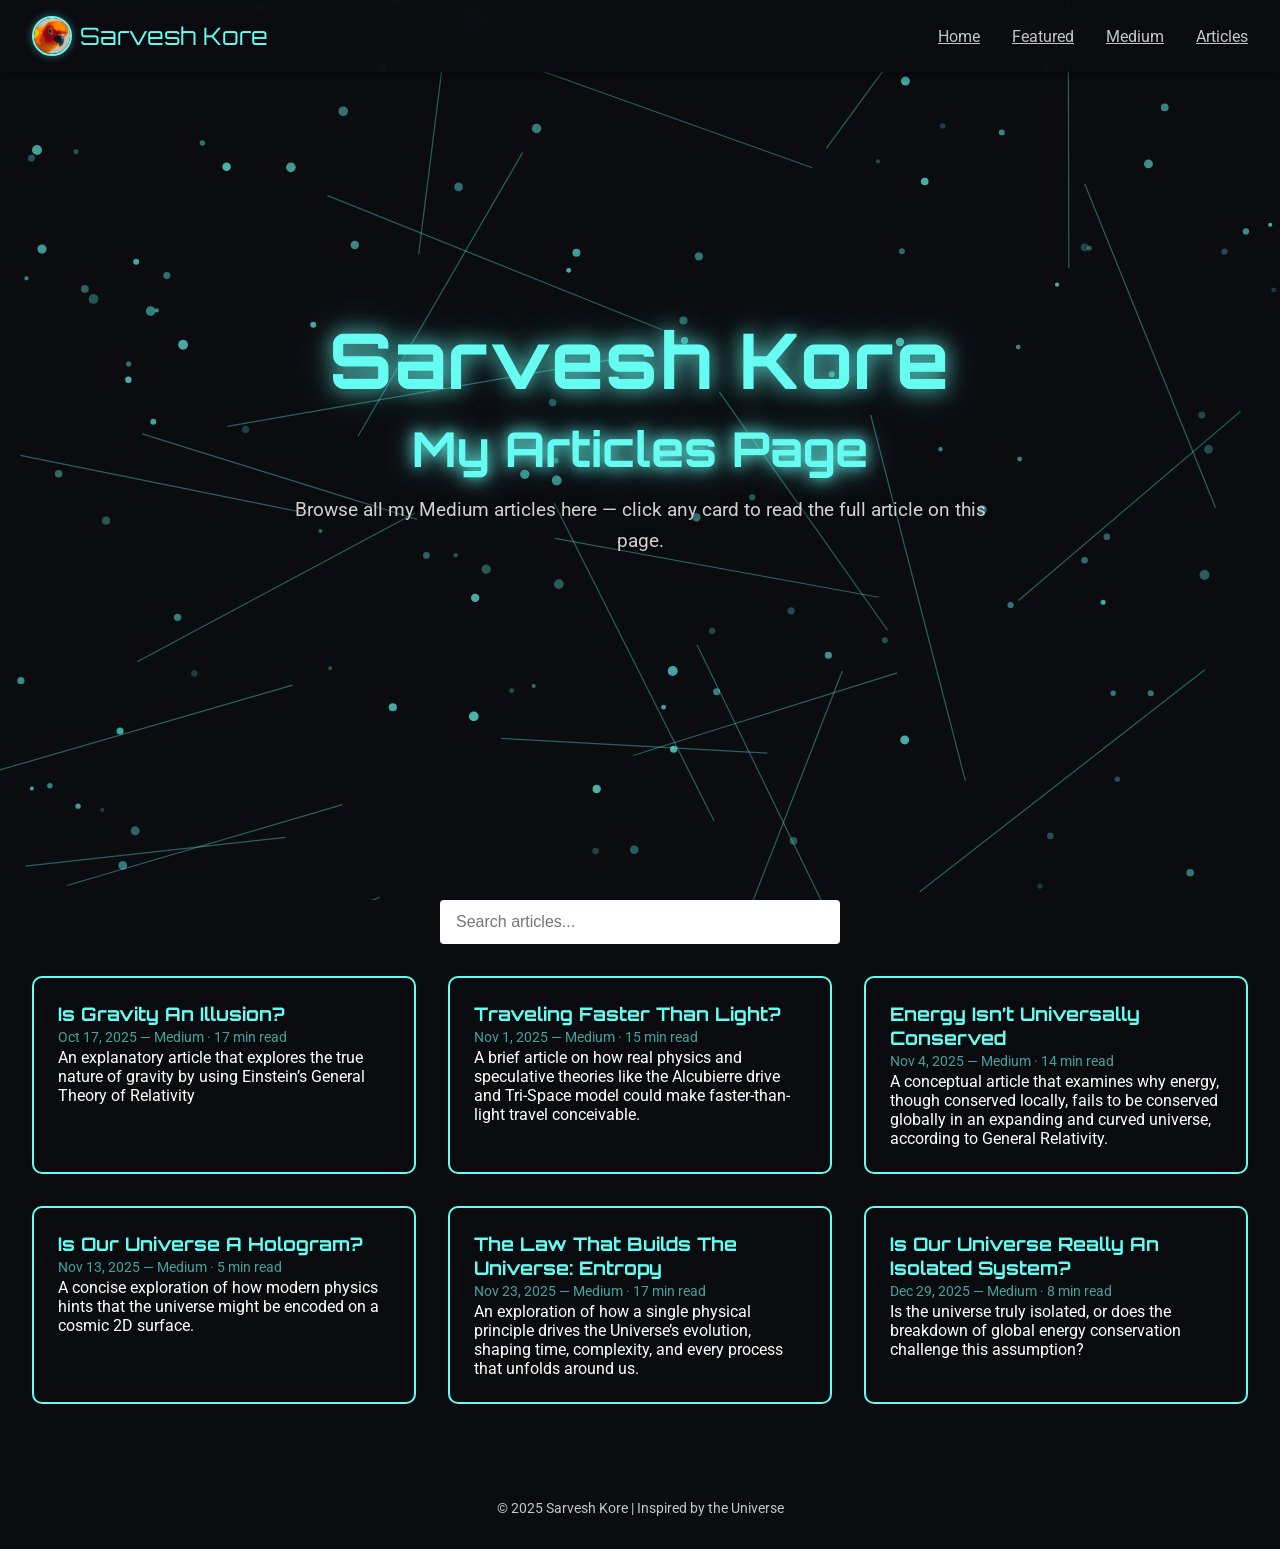
==== commit ba91f736: "Update articles.html" ====
--- a/articles.html
+++ b/articles.html
@@ -242,7 +242,7 @@
 <header>
   <nav>
     <div class="logo">
-      <a href="#hero" class="nav-logo">
+      <a href="index.html" class="nav-logo">
         <img src="Sarvesh-pfp-nobg.png" alt="Sarvesh Profile Picture" class="nav-pfp">
         <span>Sarvesh Kore</span>
       </a>
